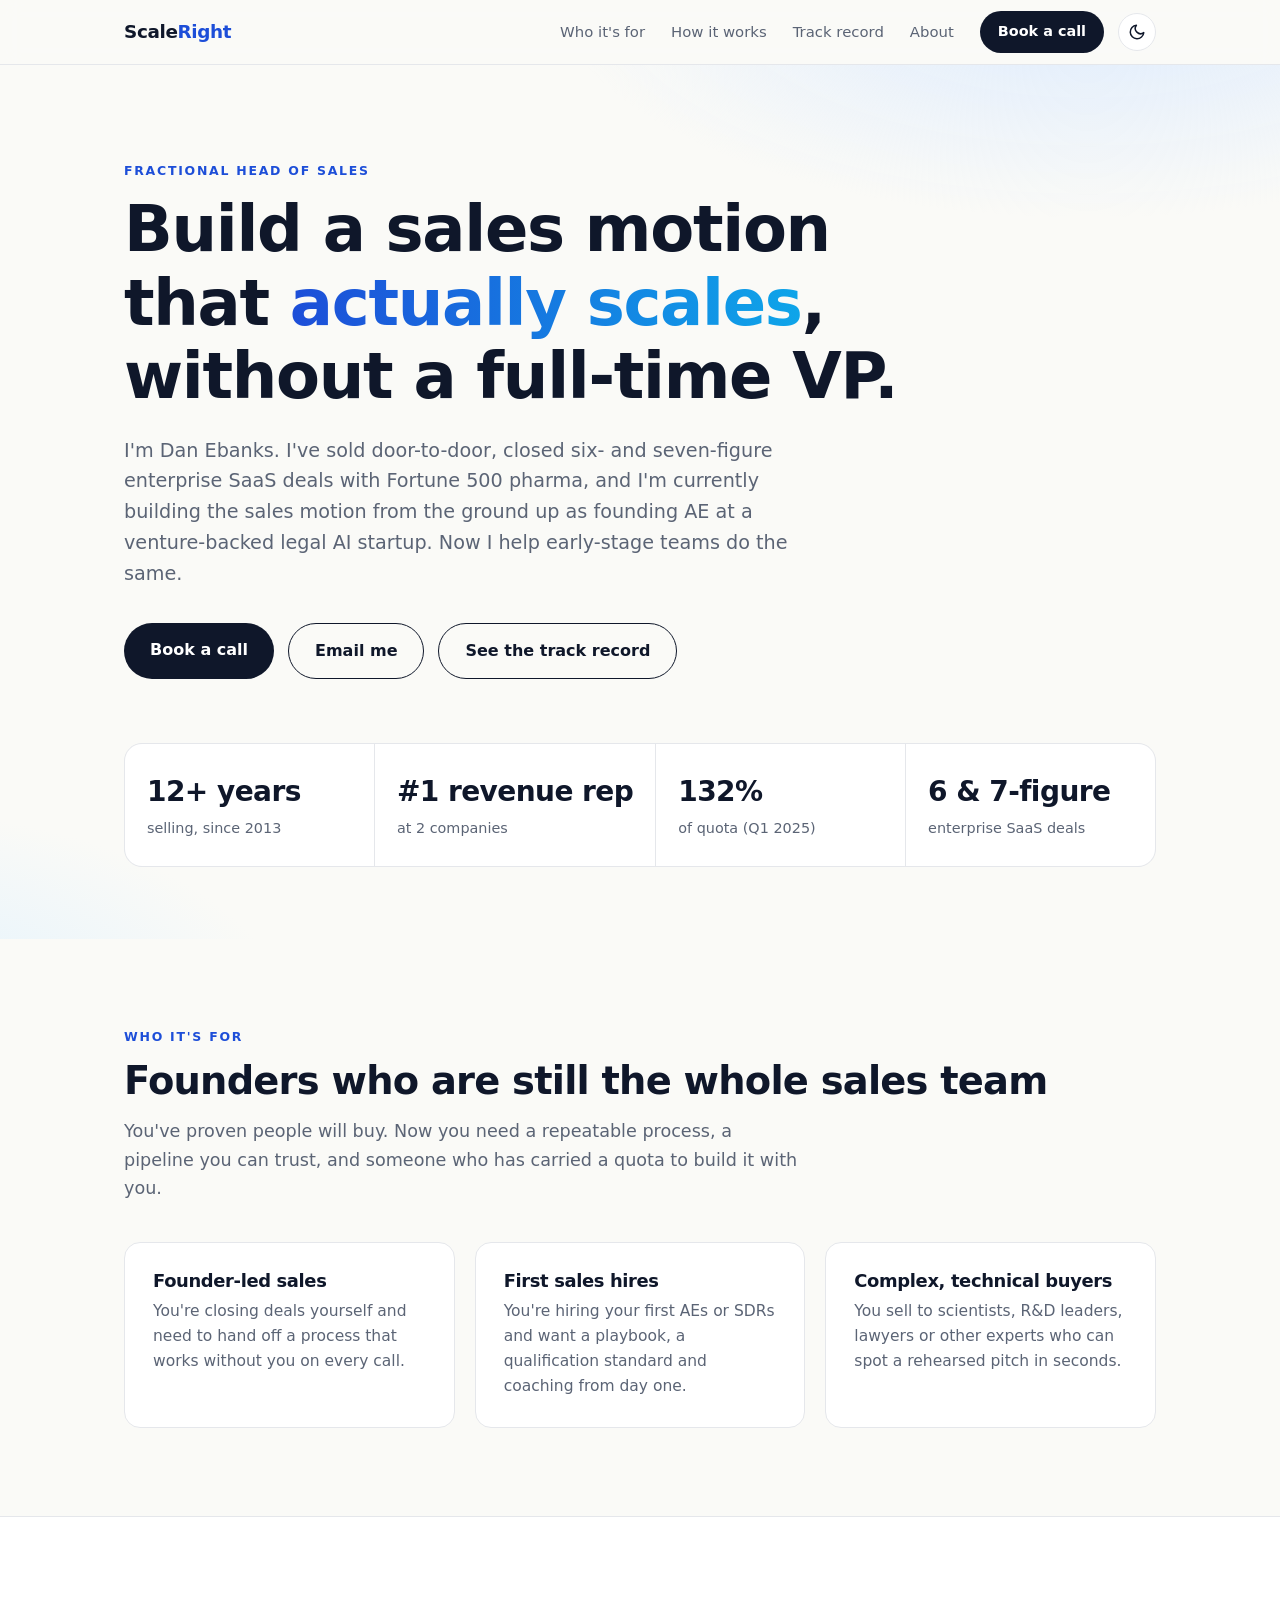
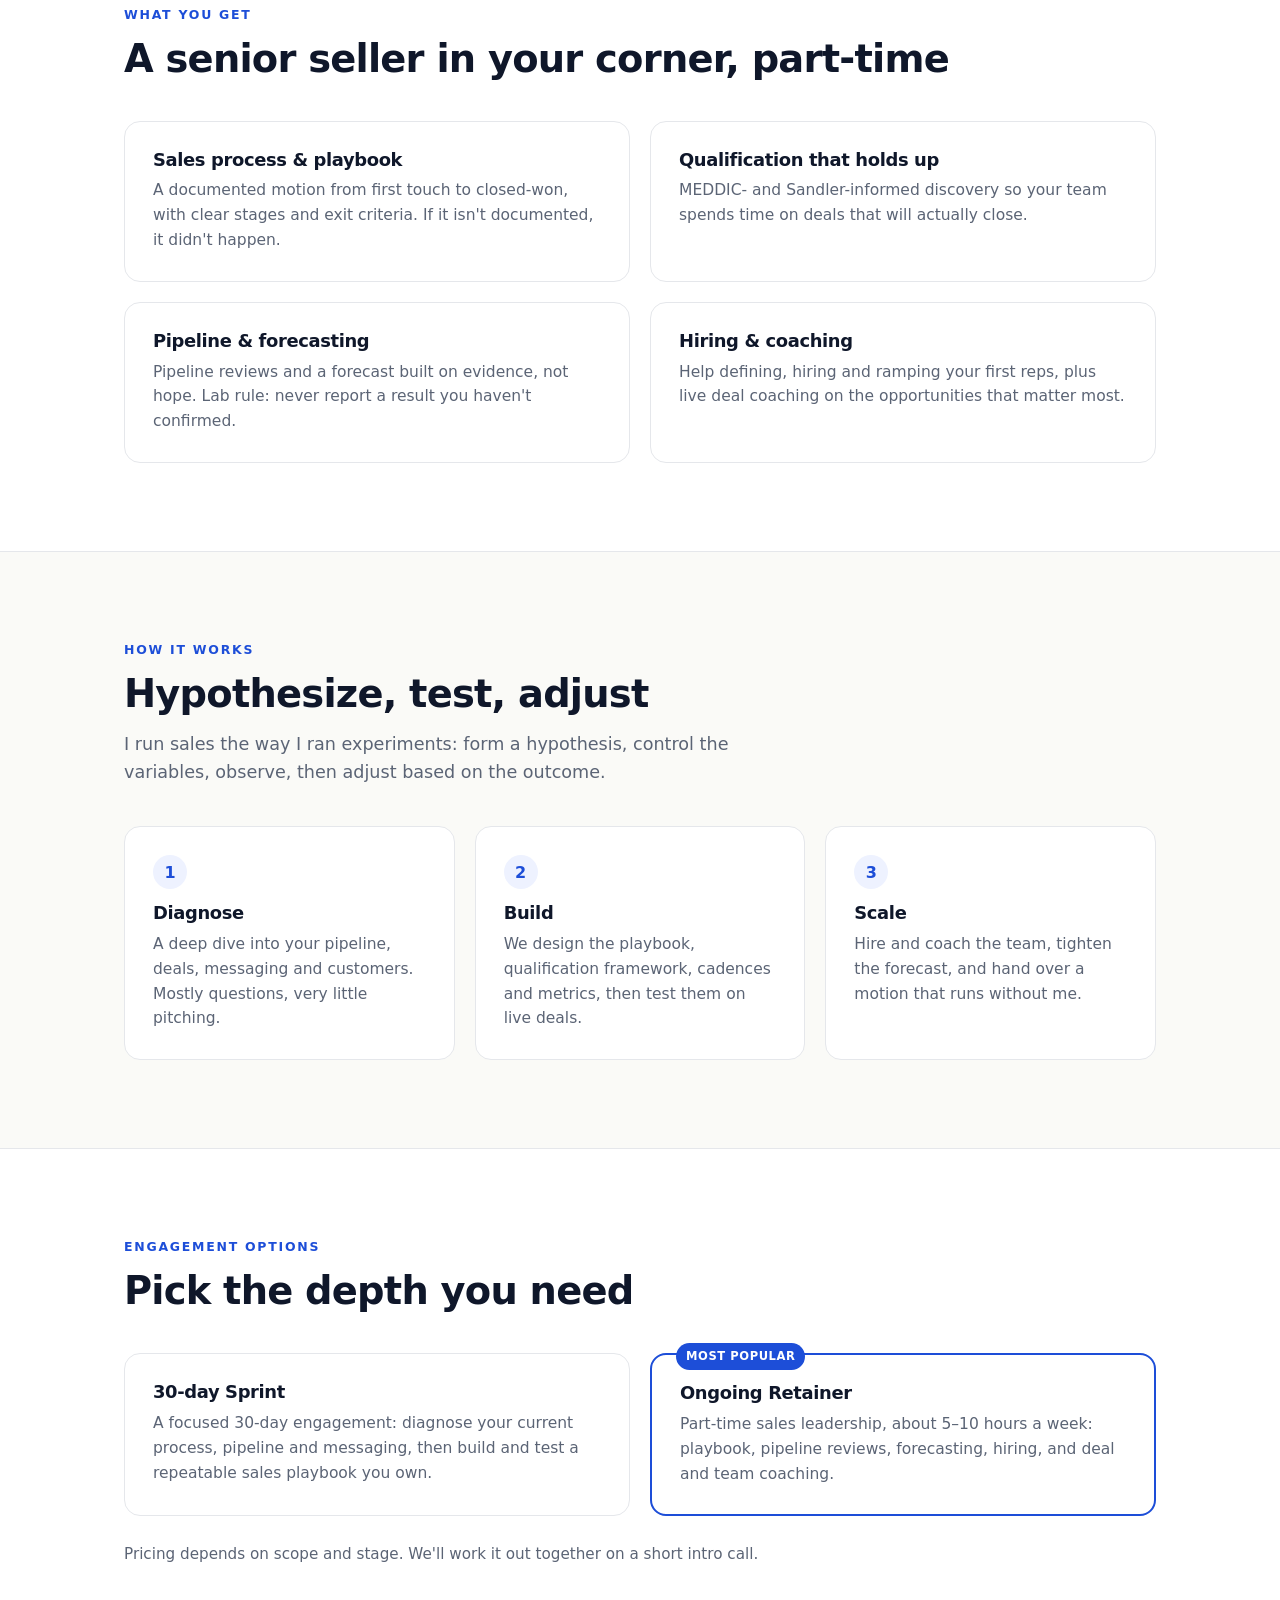
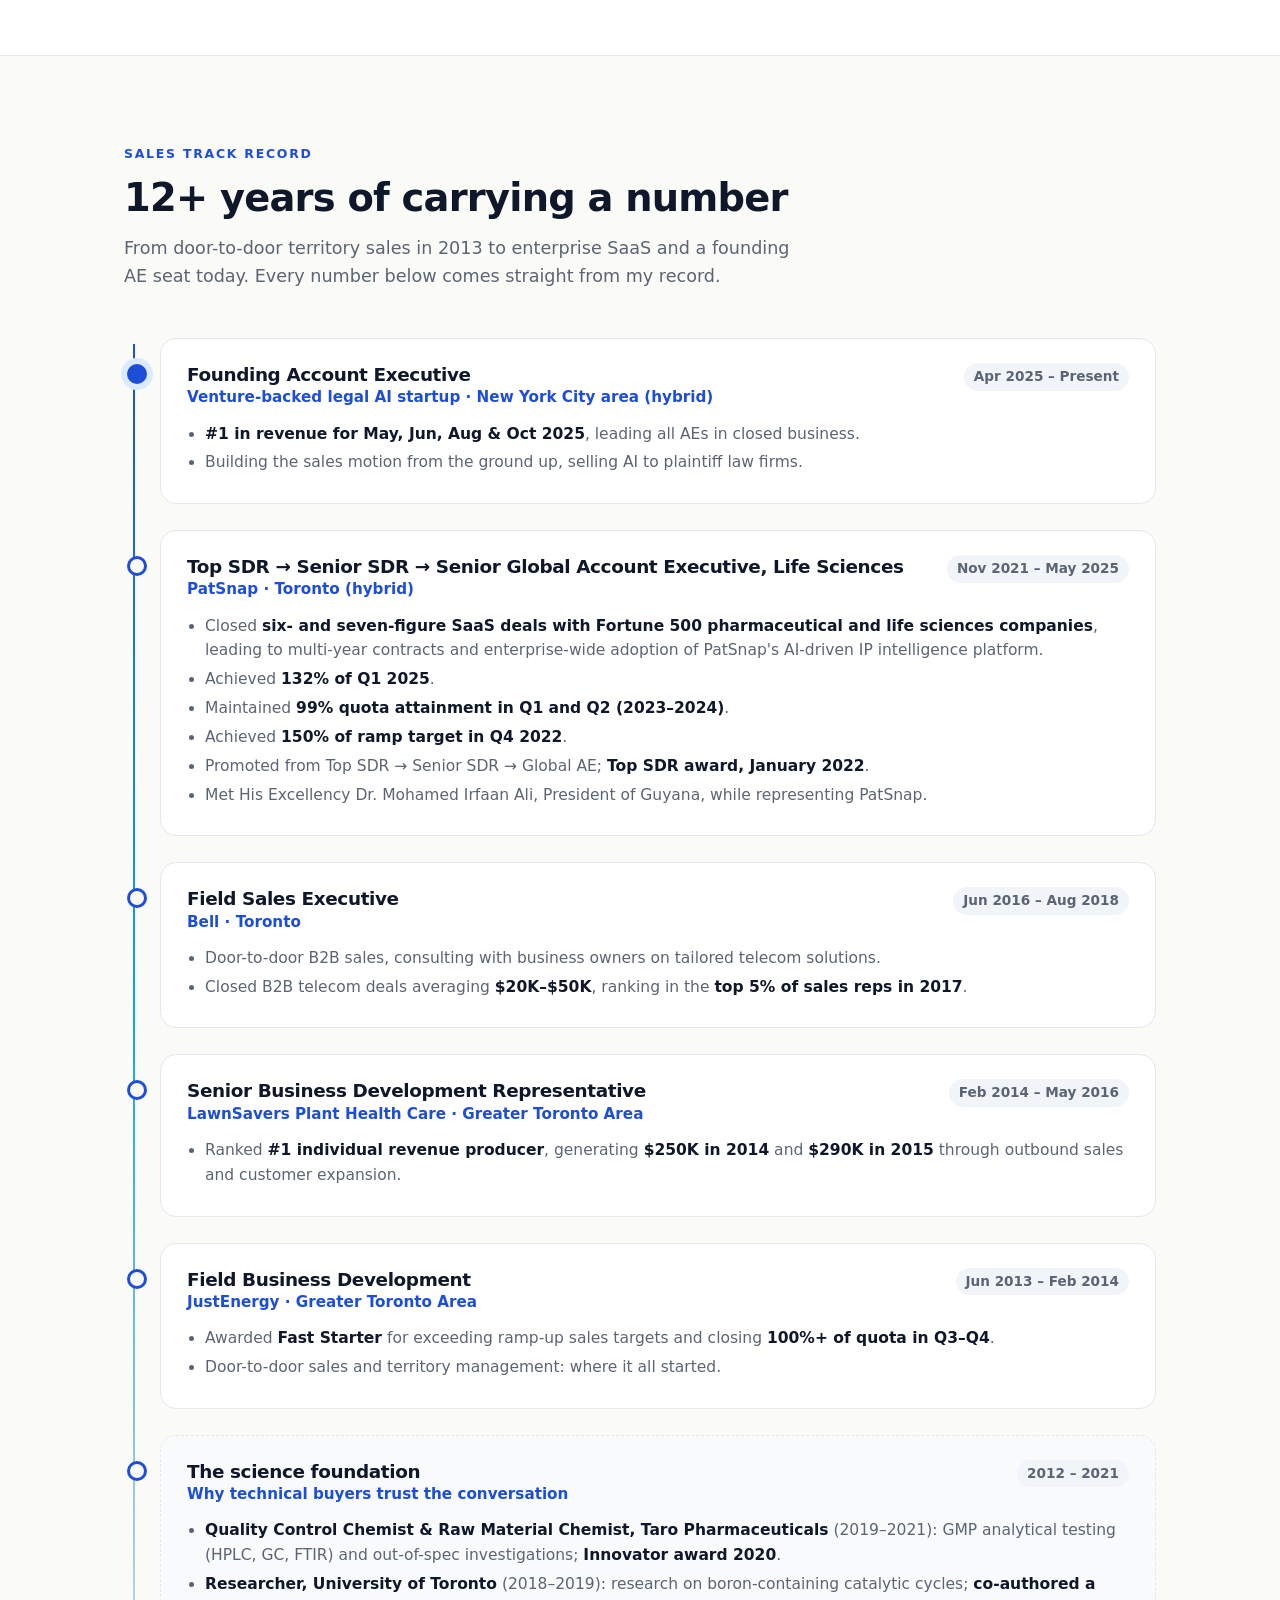
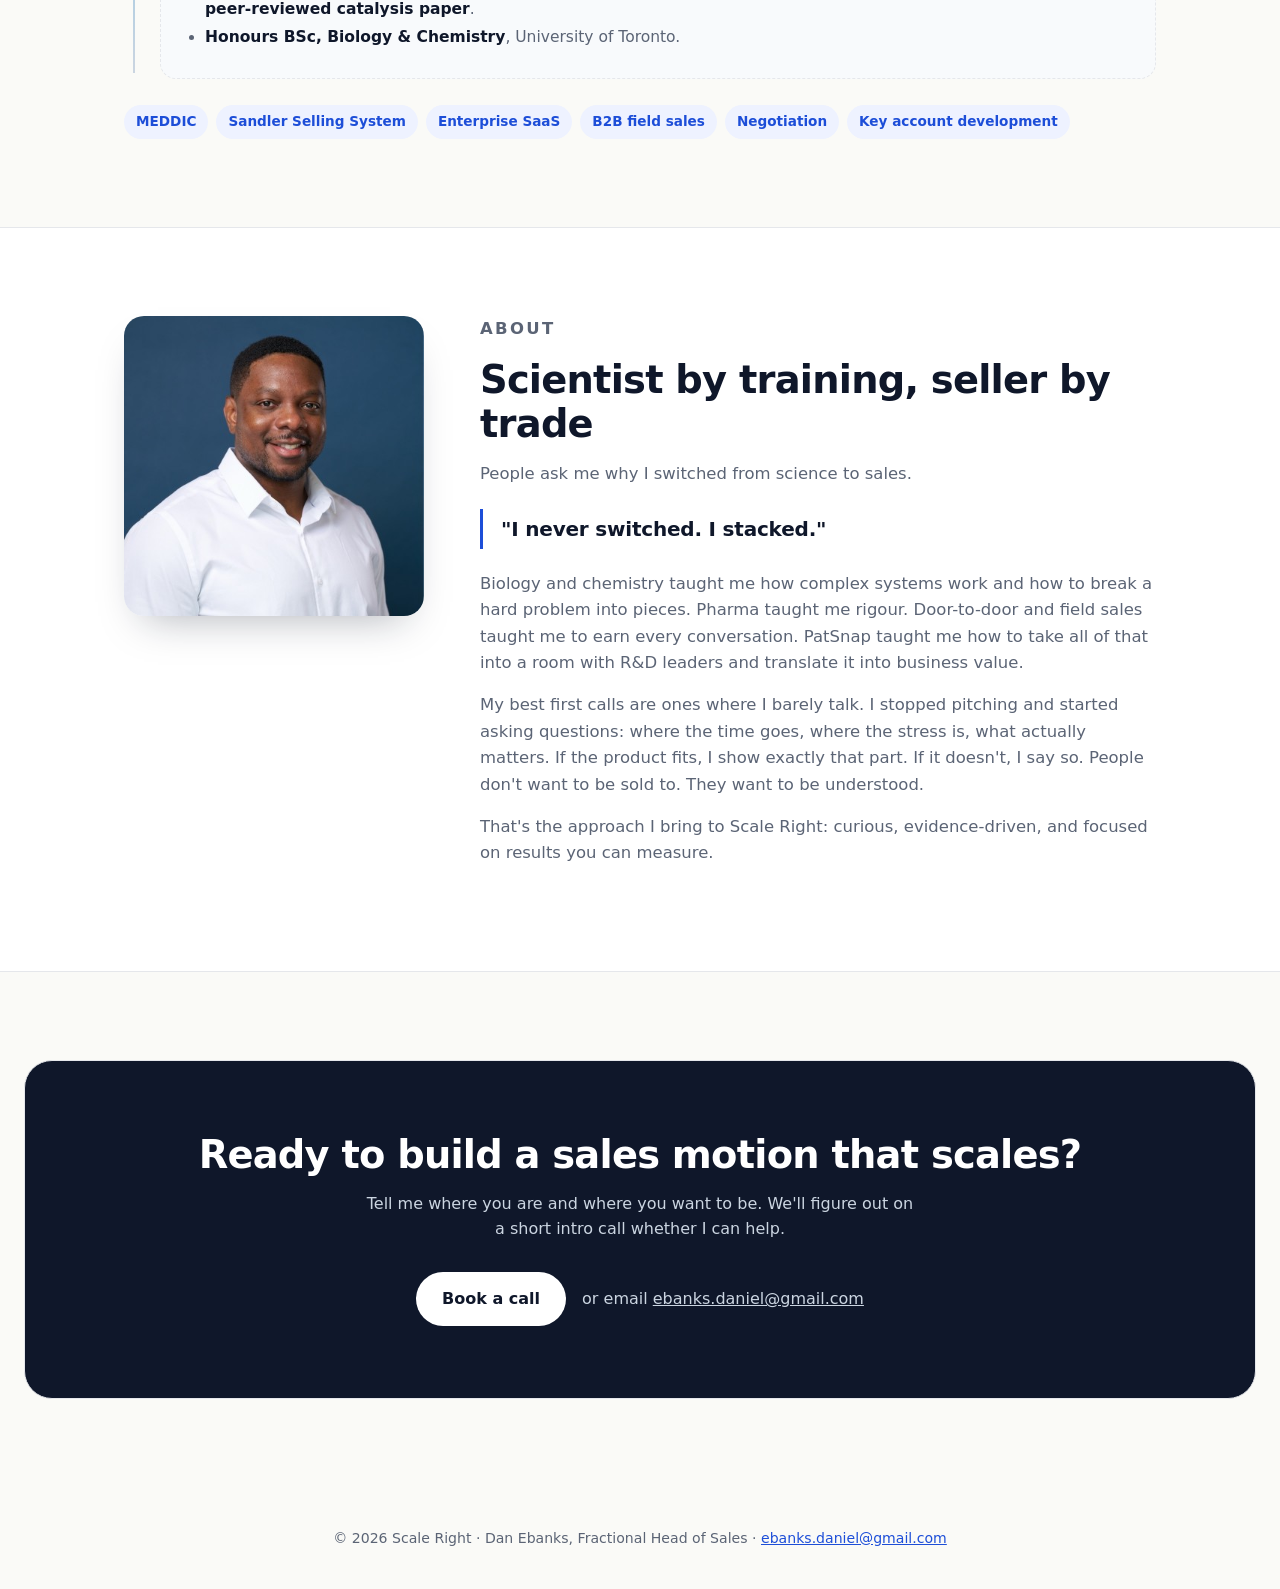
==== index.html @ 3ab2eaf1 "Email button: copy address fallback" ====
<!DOCTYPE html>
<html lang="en">
<head>
<meta charset="UTF-8">
<meta name="viewport" content="width=device-width, initial-scale=1">
<title>Scale Right | Fractional Head of Sales: Dan Ebanks</title>
<meta name="description" content="Scale Right: fractional head of sales for early-stage AI, life sciences, biotech and health tech startups. 12+ years in sales, from door-to-door to founding AE at a venture-backed AI startup.">
<style>
:root{--ink:#0f172a;--muted:#5b6475;--line:#e5e7eb;--bg:#fafaf7;--card:#fff;--accent:#1d4ed8;--accent2:#0ea5e9;--soft:#eef2ff;--nav:rgba(250,250,247,.88);--alt:#fff;--dates:#f1f5f9;--sci:#f8fafc;--hero1:#dbeafe;--hero2:#e0f2fe;--tl:#cbd5e1;--ring:#dbeafe;--btnbg:#0f172a;--btnfg:#fff;--final:#0f172a;--finalp:#cbd5e1;--finalbtn:#fff;color-scheme:light}
@media(prefers-color-scheme:dark){:root:not([data-theme=light]){--bg:#0b1120;--ink:#e5e9f2;--muted:#9aa5b8;--line:#1f2a3d;--card:#111a2e;--accent:#60a5fa;--accent2:#38bdf8;--soft:#1a2a4a;--nav:rgba(11,17,32,.85);--alt:#0e1628;--dates:#1b2740;--sci:#0f1830;--hero1:#1e3a8a55;--hero2:#0c4a6e55;--tl:#334155;--ring:#1e3a8a;--btnbg:#e5e9f2;--btnfg:#0b1120;--final:#16213a;--finalp:#b6c2d6;--finalbtn:#60a5fa;color-scheme:dark}}
:root[data-theme=dark]{--bg:#0b1120;--ink:#e5e9f2;--muted:#9aa5b8;--line:#1f2a3d;--card:#111a2e;--accent:#60a5fa;--accent2:#38bdf8;--soft:#1a2a4a;--nav:rgba(11,17,32,.85);--alt:#0e1628;--dates:#1b2740;--sci:#0f1830;--hero1:#1e3a8a55;--hero2:#0c4a6e55;--tl:#334155;--ring:#1e3a8a;--btnbg:#e5e9f2;--btnfg:#0b1120;--final:#16213a;--finalp:#b6c2d6;--finalbtn:#60a5fa;color-scheme:dark}
*{box-sizing:border-box;margin:0;padding:0}
html{scroll-behavior:smooth}
body{font-family:Inter,ui-sans-serif,system-ui,-apple-system,"Segoe UI",Roboto,Helvetica,Arial,sans-serif;color:var(--ink);background:var(--bg);line-height:1.6;-webkit-font-smoothing:antialiased}
a{color:var(--accent)}
.wrap{max-width:1080px;margin:0 auto;padding:0 24px}
section{padding:88px 0}
h1,h2,h3{line-height:1.15;letter-spacing:-.02em}
h2{font-size:clamp(1.8rem,3.4vw,2.4rem);margin-bottom:14px}
.eyebrow{font-size:.78rem;font-weight:700;letter-spacing:.14em;text-transform:uppercase;color:var(--accent);margin-bottom:12px}
.lead{color:var(--muted);font-size:1.1rem;max-width:680px}
.btn{display:inline-block;background:var(--btnbg);color:var(--btnfg);text-decoration:none;font-weight:600;padding:14px 26px;border-radius:999px;transition:transform .15s,background .15s}
.btn:hover{background:var(--accent);color:#fff;transform:translateY(-1px)}
.btn.ghost{background:transparent;color:var(--ink);border:1.5px solid var(--ink)}
.btn.ghost:hover{background:var(--ink);color:var(--bg)}
nav{position:sticky;top:0;z-index:10;background:var(--nav);backdrop-filter:blur(10px);border-bottom:1px solid var(--line)}
nav .wrap{display:flex;align-items:center;justify-content:space-between;height:64px}
.logo{font-weight:800;font-size:1.15rem;text-decoration:none;color:var(--ink);letter-spacing:-.02em}
.logo span{color:var(--accent)}
nav ul{display:flex;gap:26px;list-style:none;align-items:center}
nav ul a{text-decoration:none;color:var(--muted);font-size:.93rem;font-weight:500}
nav ul a:hover{color:var(--ink)}
nav .btn{padding:9px 18px;font-size:.9rem}
.hero{padding:96px 0 72px;background:radial-gradient(900px 400px at 85% -10%,var(--hero1) 0,transparent 60%),radial-gradient(700px 360px at -10% 110%,var(--hero2) 0,transparent 60%)}
.hero h1{font-size:clamp(2.4rem,5.6vw,4rem);font-weight:800;max-width:860px;margin-bottom:22px}
.hero h1 em{font-style:normal;background:linear-gradient(90deg,var(--accent),var(--accent2));-webkit-background-clip:text;background-clip:text;color:transparent}
.hero .lead{font-size:1.2rem;margin-bottom:34px}
.cta-row{display:flex;gap:14px;flex-wrap:wrap}
.stats{display:grid;grid-template-columns:repeat(4,1fr);gap:1px;background:var(--line);border:1px solid var(--line);border-radius:18px;overflow:hidden;margin-top:64px}
.stat{background:var(--card);padding:26px 22px}
.stat b{display:block;white-space:nowrap;font-size:clamp(1.3rem,2.3vw,1.75rem);font-weight:800;letter-spacing:-.02em}
.stat span{color:var(--muted);font-size:.9rem}
.grid{display:grid;gap:20px;margin-top:40px}
.g3{grid-template-columns:repeat(3,1fr)}
.g2{grid-template-columns:repeat(2,1fr)}
.card{background:var(--card);border:1px solid var(--line);border-radius:16px;padding:28px}
.card h3{font-size:1.12rem;margin-bottom:8px}
.card p,.card li{color:var(--muted);font-size:.97rem}
.card ul{padding-left:18px;margin-top:6px}
.num{display:inline-grid;place-items:center;width:34px;height:34px;border-radius:50%;background:var(--soft);color:var(--accent);font-weight:700;margin-bottom:14px}
.alt{background:var(--alt);border-top:1px solid var(--line);border-bottom:1px solid var(--line)}
.price-note{margin-top:26px;color:var(--muted);font-size:.95rem}
.card.feature{border:2px solid var(--accent);position:relative}
.tag{position:absolute;top:-12px;left:24px;background:var(--accent);color:#fff;font-size:.72rem;font-weight:700;padding:4px 10px;border-radius:999px;letter-spacing:.05em;text-transform:uppercase}
/* timeline */
.timeline{position:relative;margin-top:48px;padding-left:36px}
.timeline:before{content:"";position:absolute;left:9px;top:6px;bottom:6px;width:2px;background:linear-gradient(var(--accent),var(--accent2),var(--tl))}
.role{position:relative;margin-bottom:26px}
.role:before{content:"";position:absolute;left:-33px;top:26px;width:14px;height:14px;border-radius:50%;background:var(--bg);border:3px solid var(--accent)}
.role.now:before{background:var(--accent);box-shadow:0 0 0 6px var(--ring)}
.role .card{padding:24px 26px}
.role-head{display:flex;justify-content:space-between;gap:12px;flex-wrap:wrap;align-items:baseline}
.role h3{font-size:1.15rem;margin:0}
.co{color:var(--accent);font-weight:600;font-size:.95rem}
.dates{font-size:.85rem;font-weight:600;color:var(--muted);background:var(--dates);padding:3px 10px;border-radius:999px;white-space:nowrap}
.role ul{margin-top:12px;padding-left:18px}
.role li{color:var(--muted);margin-bottom:4px}
.role li strong{color:var(--ink)}
.role.sci .card{background:var(--sci);border-style:dashed}
.chips{display:flex;flex-wrap:wrap;gap:8px;margin-top:22px}
.chip{background:var(--soft);color:var(--accent);font-weight:600;font-size:.85rem;padding:6px 12px;border-radius:999px}
/* about */
.about{display:grid;grid-template-columns:300px 1fr;gap:56px;align-items:start}
.about img{width:100%;aspect-ratio:1/1;object-fit:cover;border-radius:20px;box-shadow:0 20px 40px -20px rgba(15,23,42,.35)}
.about p{color:var(--muted);margin-bottom:16px;font-size:1.03rem}
blockquote{border-left:3px solid var(--accent);padding:4px 0 4px 18px;margin:22px 0;font-size:1.25rem;font-weight:600;color:var(--ink);letter-spacing:-.01em}
.final{background:var(--final);color:#fff;border:1px solid var(--line);text-align:center;border-radius:28px;padding:72px 32px;margin:0 24px}
.final h2{color:#fff}
.final p{color:var(--finalp);max-width:560px;margin:0 auto 30px}
.final .btn{background:var(--finalbtn);color:#0f172a}
.final .btn:hover{background:var(--accent2);color:#fff}
footer{padding:40px 0;color:var(--muted);font-size:.88rem;text-align:center}
@media(max-width:900px){.g3{grid-template-columns:1fr 1fr}.stats{grid-template-columns:1fr 1fr}nav ul li:not(:last-child){display:none}.about{grid-template-columns:1fr}.about img{max-width:260px}}
@media(max-width:600px){section{padding:64px 0}.g3,.g2{grid-template-columns:1fr}.hero{padding:64px 0 48px}.timeline{padding-left:28px}.role:before{left:-25px}.timeline:before{left:5px}}
.theme-toggle{display:inline-grid;place-items:center;width:38px;height:38px;border-radius:50%;border:1px solid var(--line);background:var(--card);color:var(--ink);cursor:pointer}
.theme-toggle:hover{border-color:var(--accent);color:var(--accent)}
.theme-toggle:focus-visible,.btn:focus-visible{outline:2px solid var(--accent);outline-offset:3px}
.theme-toggle svg{width:18px;height:18px}.theme-toggle .sun{display:none}
:root[data-mode=dark] .theme-toggle .sun{display:block}:root[data-mode=dark] .theme-toggle .moon{display:none}
.navr{display:flex;align-items:center;gap:14px}
footer a{color:var(--accent)}
</style>
<script>(function(){try{var t=localStorage.getItem('theme');if(t==='light'||t==='dark')document.documentElement.setAttribute('data-theme',t)}catch(e){}var d=document.documentElement,m=d.getAttribute('data-theme')||(matchMedia('(prefers-color-scheme: dark)').matches?'dark':'light');d.setAttribute('data-mode',m)})();</script>
</head>
<body>

<nav><div class="wrap">
  <a class="logo" href="#">Scale<span>Right</span></a>
  <div class="navr"><ul>
    <li><a href="#who">Who it's for</a></li>
    <li><a href="#how">How it works</a></li>
    <li><a href="#record">Track record</a></li>
    <li><a href="#about">About</a></li>
    <li><a class="btn" href="https://calendly.com/ebanks-daniel/scale-right-intro-call" target="_blank" rel="noopener">Book a call</a></li>
  </ul>
  <button class="theme-toggle" id="themeToggle" type="button" aria-label="Switch to dark mode" title="Toggle dark mode">
    <svg class="moon" viewBox="0 0 24 24" fill="none" stroke="currentColor" stroke-width="2" stroke-linecap="round" stroke-linejoin="round" aria-hidden="true"><path d="M21 12.8A9 9 0 1 1 11.2 3a7 7 0 0 0 9.8 9.8z"/></svg>
    <svg class="sun" viewBox="0 0 24 24" fill="none" stroke="currentColor" stroke-width="2" stroke-linecap="round" aria-hidden="true"><circle cx="12" cy="12" r="4"/><path d="M12 2v2M12 20v2M4.9 4.9l1.4 1.4M17.7 17.7l1.4 1.4M2 12h2M20 12h2M4.9 19.1l1.4-1.4M17.7 6.3l1.4-1.4"/></svg>
  </button></div>
</div></nav>

<header class="hero"><div class="wrap">
  <p class="eyebrow">Fractional Head of Sales</p>
  <h1>Build a sales motion that <em>actually scales</em>, without a full-time VP.</h1>
  <p class="lead">I'm Dan Ebanks. I've sold door-to-door, closed six- and seven-figure enterprise SaaS deals with Fortune 500 pharma, and I'm currently building the sales motion from the ground up as founding AE at a venture-backed legal AI startup. Now I help early-stage teams do the same.</p>
  <div class="cta-row">
    <a class="btn" href="https://calendly.com/ebanks-daniel/scale-right-intro-call" target="_blank" rel="noopener">Book a call</a>
    <a class="btn ghost" href="mailto:ebanks.daniel@gmail.com?subject=Scale%20Right%20intro%20call">Email me</a>
    <a class="btn ghost" href="#record">See the track record</a>
  </div>
  <div class="stats">
    <div class="stat"><b>12+ years</b><span>selling, since 2013</span></div>
    <div class="stat"><b>#1 revenue rep</b><span>at 2 companies</span></div>
    <div class="stat"><b>132%</b><span>of quota (Q1 2025)</span></div>
    <div class="stat"><b>6 &amp; 7-figure</b><span>enterprise SaaS deals</span></div>
  </div>
</div></header>

<section id="who"><div class="wrap">
  <p class="eyebrow">Who it's for</p>
  <h2>Founders who are still the whole sales team</h2>
  <p class="lead">You've proven people will buy. Now you need a repeatable process, a pipeline you can trust, and someone who has carried a quota to build it with you.</p>
  <div class="grid g3">
    <div class="card"><h3>Founder-led sales</h3><p>You're closing deals yourself and need to hand off a process that works without you on every call.</p></div>
    <div class="card"><h3>First sales hires</h3><p>You're hiring your first AEs or SDRs and want a playbook, a qualification standard and coaching from day one.</p></div>
    <div class="card"><h3>Complex, technical buyers</h3><p>You sell to scientists, R&amp;D leaders, lawyers or other experts who can spot a rehearsed pitch in seconds.</p></div>
  </div>
</div></section>

<section class="alt" id="what"><div class="wrap">
  <p class="eyebrow">What you get</p>
  <h2>A senior seller in your corner, part-time</h2>
  <div class="grid g2">
    <div class="card"><h3>Sales process &amp; playbook</h3><p>A documented motion from first touch to closed-won, with clear stages and exit criteria. If it isn't documented, it didn't happen.</p></div>
    <div class="card"><h3>Qualification that holds up</h3><p>MEDDIC- and Sandler-informed discovery so your team spends time on deals that will actually close.</p></div>
    <div class="card"><h3>Pipeline &amp; forecasting</h3><p>Pipeline reviews and a forecast built on evidence, not hope. Lab rule: never report a result you haven't confirmed.</p></div>
    <div class="card"><h3>Hiring &amp; coaching</h3><p>Help defining, hiring and ramping your first reps, plus live deal coaching on the opportunities that matter most.</p></div>
  </div>
</div></section>

<section id="how"><div class="wrap">
  <p class="eyebrow">How it works</p>
  <h2>Hypothesize, test, adjust</h2>
  <p class="lead">I run sales the way I ran experiments: form a hypothesis, control the variables, observe, then adjust based on the outcome.</p>
  <div class="grid g3">
    <div class="card"><div class="num">1</div><h3>Diagnose</h3><p>A deep dive into your pipeline, deals, messaging and customers. Mostly questions, very little pitching.</p></div>
    <div class="card"><div class="num">2</div><h3>Build</h3><p>We design the playbook, qualification framework, cadences and metrics, then test them on live deals.</p></div>
    <div class="card"><div class="num">3</div><h3>Scale</h3><p>Hire and coach the team, tighten the forecast, and hand over a motion that runs without me.</p></div>
  </div>
</div></section>

<section class="alt" id="options"><div class="wrap">
  <p class="eyebrow">Engagement options</p>
  <h2>Pick the depth you need</h2>
  <div class="grid g2">
    <div class="card"><h3>30-day Sprint</h3><p>A focused 30-day engagement: diagnose your current process, pipeline and messaging, then build and test a repeatable sales playbook you own.</p></div>
    <div class="card feature"><span class="tag">Most popular</span><h3>Ongoing Retainer</h3><p>Part-time sales leadership, about 5–10 hours a week: playbook, pipeline reviews, forecasting, hiring, and deal and team coaching.</p></div>
  </div>
  <p class="price-note">Pricing depends on scope and stage. We'll work it out together on a short intro call.</p>
</div></section>

<section id="record"><div class="wrap">
  <p class="eyebrow">Sales track record</p>
  <h2>12+ years of carrying a number</h2>
  <p class="lead">From door-to-door territory sales in 2013 to enterprise SaaS and a founding AE seat today. Every number below comes straight from my record.</p>

  <div class="timeline">
    <div class="role now"><div class="card">
      <div class="role-head"><div><h3>Founding Account Executive</h3><div class="co">Venture-backed legal AI startup · New York City area (hybrid)</div></div><span class="dates">Apr 2025 – Present</span></div>
      <ul>
        <li><strong>#1 in revenue for May, Jun, Aug &amp; Oct 2025</strong>, leading all AEs in closed business.</li>
        <li>Building the sales motion from the ground up, selling AI to plaintiff law firms.</li>
      </ul>
    </div></div>

    <div class="role"><div class="card">
      <div class="role-head"><div><h3>Top SDR → Senior SDR → Senior Global Account Executive, Life Sciences</h3><div class="co">PatSnap · Toronto (hybrid)</div></div><span class="dates">Nov 2021 – May 2025</span></div>
      <ul>
        <li>Closed <strong>six- and seven-figure SaaS deals with Fortune 500 pharmaceutical and life sciences companies</strong>, leading to multi-year contracts and enterprise-wide adoption of PatSnap's AI-driven IP intelligence platform.</li>
        <li>Achieved <strong>132% of Q1 2025</strong>.</li>
        <li>Maintained <strong>99% quota attainment in Q1 and Q2 (2023–2024)</strong>.</li>
        <li>Achieved <strong>150% of ramp target in Q4 2022</strong>.</li>
        <li>Promoted from Top SDR → Senior SDR → Global AE; <strong>Top SDR award, January 2022</strong>.</li>
        <li>Met His Excellency Dr. Mohamed Irfaan Ali, President of Guyana, while representing PatSnap.</li>
      </ul>
    </div></div>

    <div class="role"><div class="card">
      <div class="role-head"><div><h3>Field Sales Executive</h3><div class="co">Bell · Toronto</div></div><span class="dates">Jun 2016 – Aug 2018</span></div>
      <ul>
        <li>Door-to-door B2B sales, consulting with business owners on tailored telecom solutions.</li>
        <li>Closed B2B telecom deals averaging <strong>$20K–$50K</strong>, ranking in the <strong>top 5% of sales reps in 2017</strong>.</li>
      </ul>
    </div></div>

    <div class="role"><div class="card">
      <div class="role-head"><div><h3>Senior Business Development Representative</h3><div class="co">LawnSavers Plant Health Care · Greater Toronto Area</div></div><span class="dates">Feb 2014 – May 2016</span></div>
      <ul>
        <li>Ranked <strong>#1 individual revenue producer</strong>, generating <strong>$250K in 2014</strong> and <strong>$290K in 2015</strong> through outbound sales and customer expansion.</li>
      </ul>
    </div></div>

    <div class="role"><div class="card">
      <div class="role-head"><div><h3>Field Business Development</h3><div class="co">JustEnergy · Greater Toronto Area</div></div><span class="dates">Jun 2013 – Feb 2014</span></div>
      <ul>
        <li>Awarded <strong>Fast Starter</strong> for exceeding ramp-up sales targets and closing <strong>100%+ of quota in Q3–Q4</strong>.</li>
        <li>Door-to-door sales and territory management: where it all started.</li>
      </ul>
    </div></div>

    <div class="role sci"><div class="card">
      <div class="role-head"><div><h3>The science foundation</h3><div class="co">Why technical buyers trust the conversation</div></div><span class="dates">2012 – 2021</span></div>
      <ul>
        <li><strong>Quality Control Chemist &amp; Raw Material Chemist, Taro Pharmaceuticals</strong> (2019–2021): GMP analytical testing (HPLC, GC, FTIR) and out-of-spec investigations; <strong>Innovator award 2020</strong>.</li>
        <li><strong>Researcher, University of Toronto</strong> (2018–2019): research on boron-containing catalytic cycles; <strong>co-authored a peer-reviewed catalysis paper</strong>.</li>
        <li><strong>Honours BSc, Biology &amp; Chemistry</strong>, University of Toronto.</li>
      </ul>
    </div></div>
  </div>

  <div class="chips">
    <span class="chip">MEDDIC</span><span class="chip">Sandler Selling System</span><span class="chip">Enterprise SaaS</span><span class="chip">B2B field sales</span><span class="chip">Negotiation</span><span class="chip">Key account development</span>
  </div>
</div></section>

<section class="alt" id="about"><div class="wrap about">
  <img src="dan.jpg" alt="Dan Ebanks, founder of Scale Right">
  <div>
    <p class="eyebrow">About</p>
    <h2>Scientist by training, seller by trade</h2>
    <p>People ask me why I switched from science to sales.</p>
    <blockquote>"I never switched. I stacked."</blockquote>
    <p>Biology and chemistry taught me how complex systems work and how to break a hard problem into pieces. Pharma taught me rigour. Door-to-door and field sales taught me to earn every conversation. PatSnap taught me how to take all of that into a room with R&amp;D leaders and translate it into business value.</p>
    <p>My best first calls are ones where I barely talk. I stopped pitching and started asking questions: where the time goes, where the stress is, what actually matters. If the product fits, I show exactly that part. If it doesn't, I say so. People don't want to be sold to. They want to be understood.</p>
    <p>That's the approach I bring to Scale Right: curious, evidence-driven, and focused on results you can measure.</p>
  </div>
</div></section>

<section><div class="final">
  <h2>Ready to build a sales motion that scales?</h2>
  <p>Tell me where you are and where you want to be. We'll figure out on a short intro call whether I can help.</p>
  <div class="cta-row" style="justify-content:center;align-items:center;flex-wrap:wrap;gap:16px"><a class="btn" href="https://calendly.com/ebanks-daniel/scale-right-intro-call" target="_blank" rel="noopener">Book a call</a><span style="color:var(--finalp)">or email <a href="mailto:ebanks.daniel@gmail.com?subject=Scale%20Right%20intro%20call" style="color:var(--finalp)">ebanks.daniel@gmail.com</a></span></div>
</div></section>

<footer>© 2026 Scale Right · Dan Ebanks, Fractional Head of Sales · <a href="mailto:ebanks.daniel@gmail.com">ebanks.daniel@gmail.com</a></footer>
<script>(function(){var d=document.documentElement,b=document.getElementById('themeToggle'),mq=matchMedia('(prefers-color-scheme: dark)');
function cur(){return d.getAttribute('data-theme')||(mq.matches?'dark':'light')}
function sync(){var m=cur();d.setAttribute('data-mode',m);b.setAttribute('aria-label',m==='dark'?'Switch to light mode':'Switch to dark mode');b.setAttribute('aria-pressed',m==='dark')}
b.addEventListener('click',function(){var n=cur()==='dark'?'light':'dark';d.setAttribute('data-theme',n);try{localStorage.setItem('theme',n)}catch(e){}sync()});
mq.addEventListener&&mq.addEventListener('change',sync);sync()})();</script>
<div id="toast" style="position:fixed;bottom:24px;left:50%;transform:translateX(-50%);background:#111;color:#fff;padding:10px 16px;border-radius:8px;font-size:14px;display:none;z-index:999">Email copied: ebanks.daniel@gmail.com</div>
<script>document.querySelectorAll('a[href^="mailto:"]').forEach(a=>a.addEventListener('click',()=>{try{navigator.clipboard.writeText('ebanks.daniel@gmail.com')}catch(e){}const t=document.getElementById('toast');t.style.display='block';setTimeout(()=>t.style.display='none',4000)}));</script>
</body>
</html>
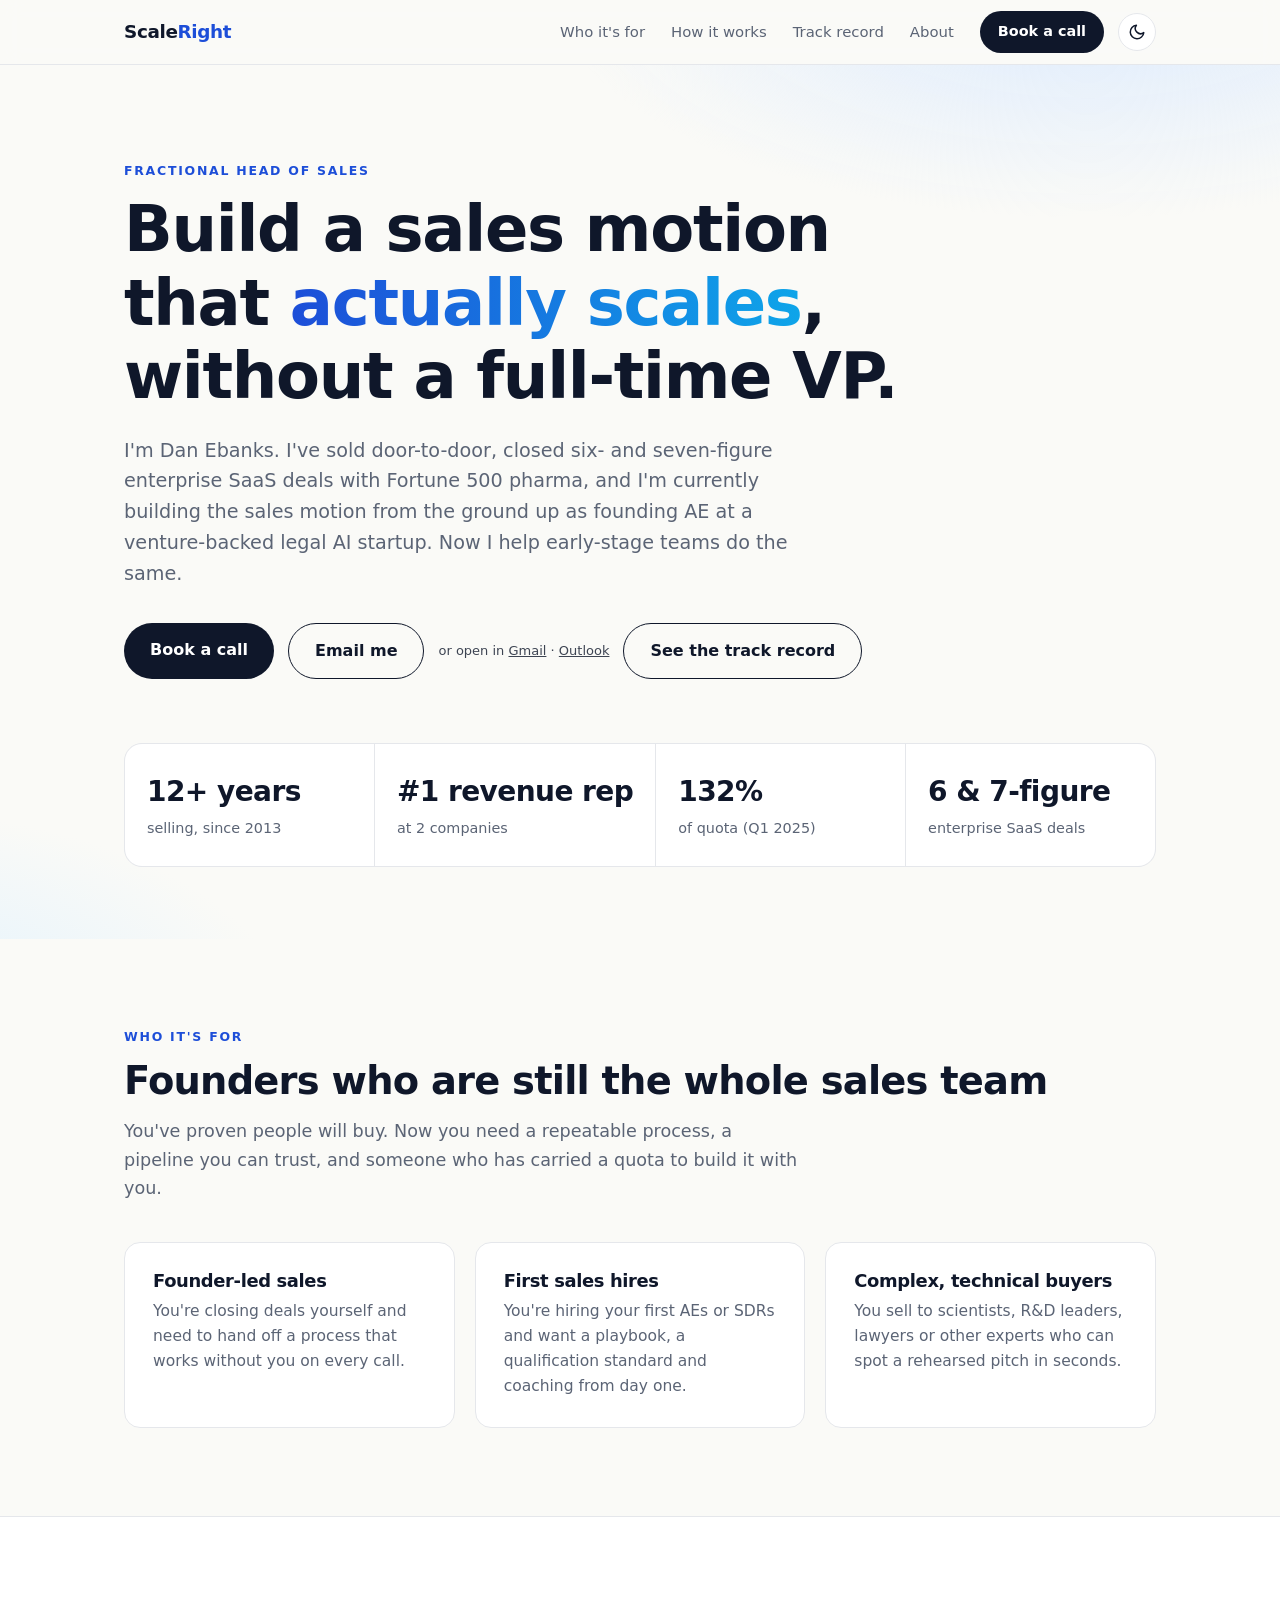
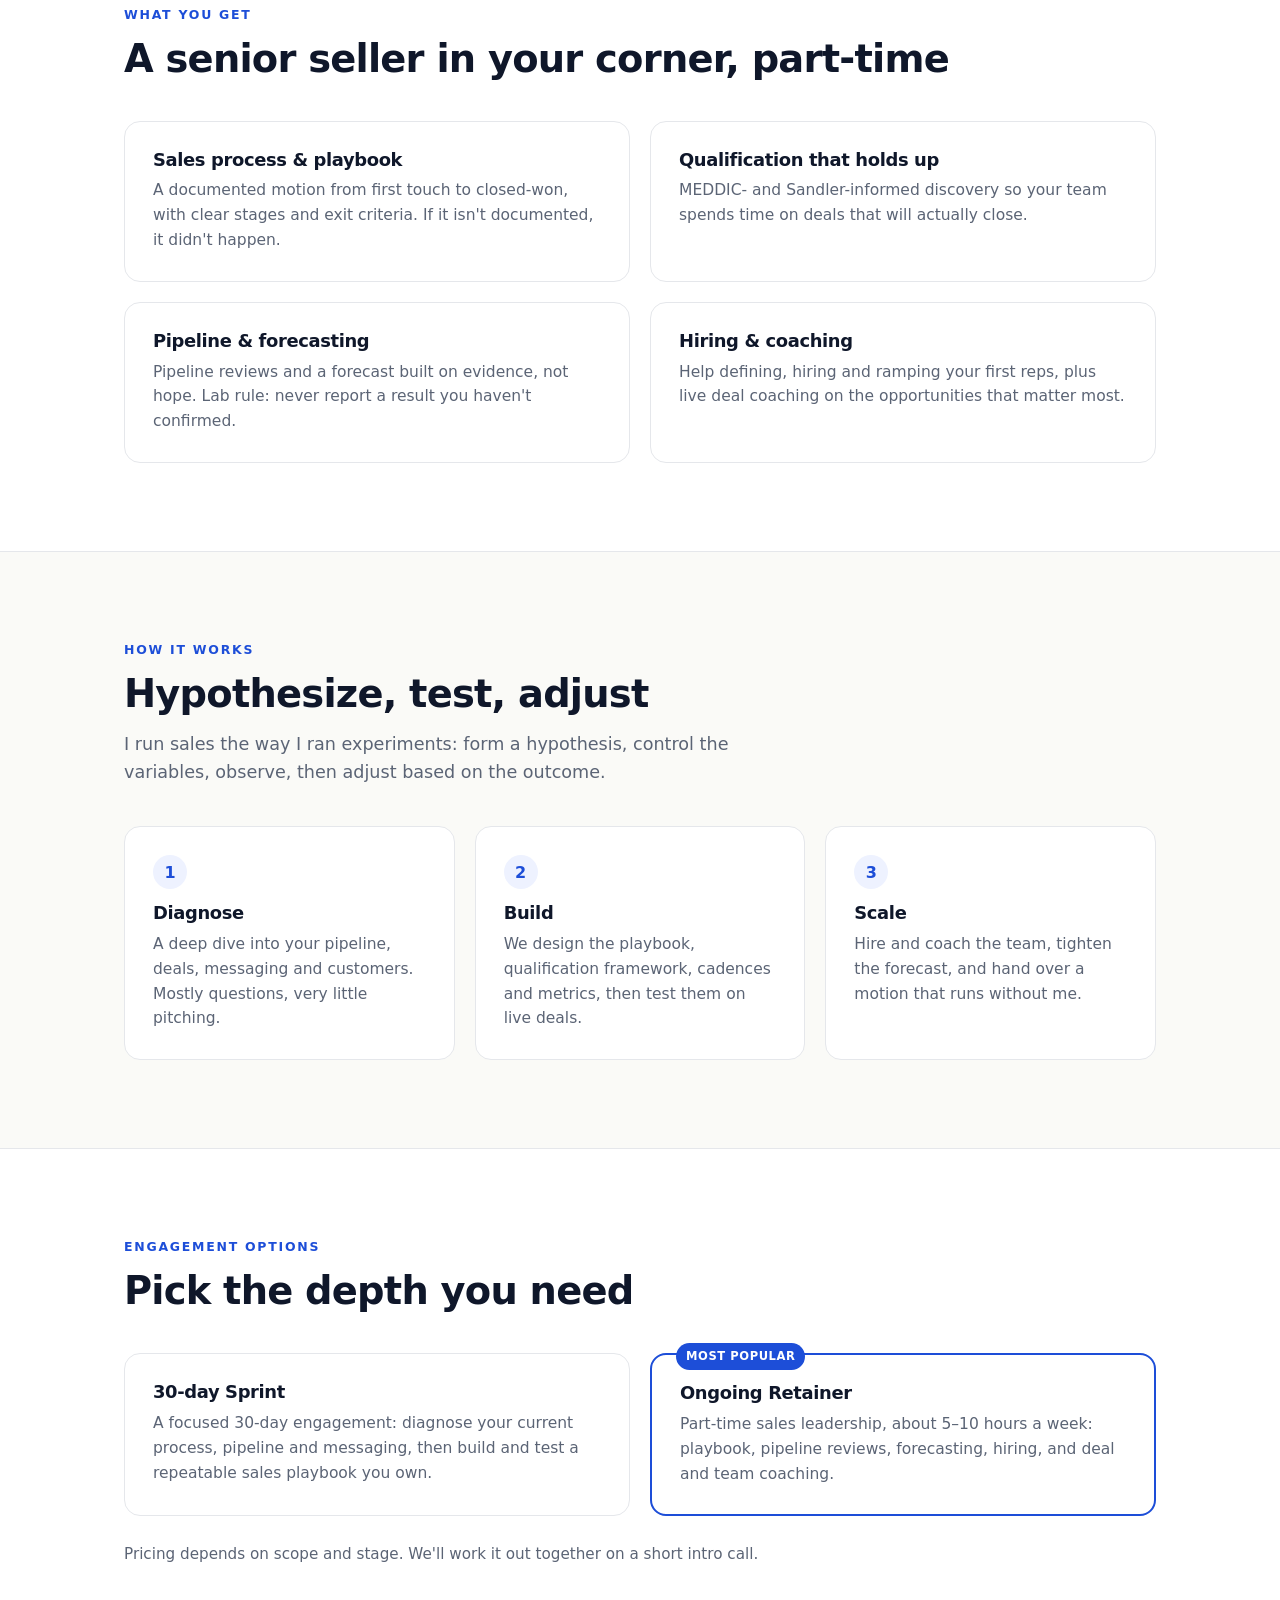
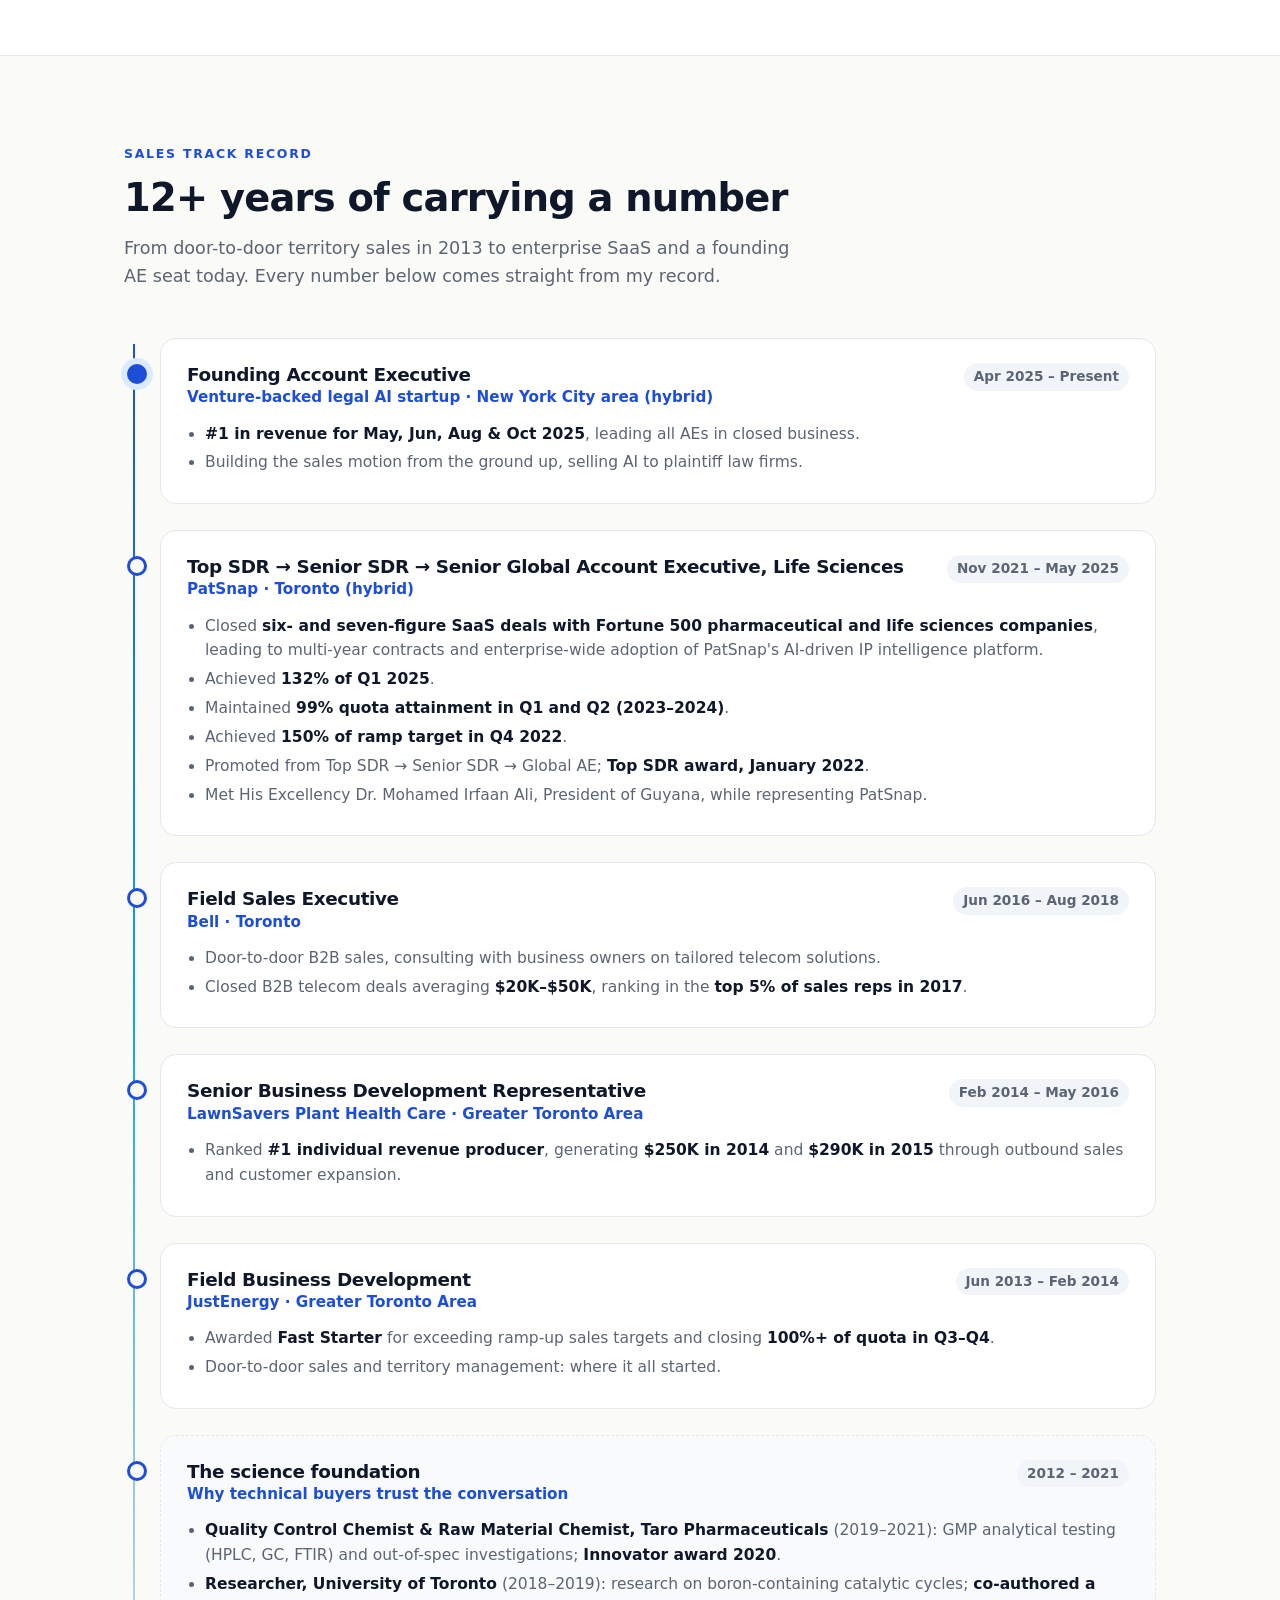
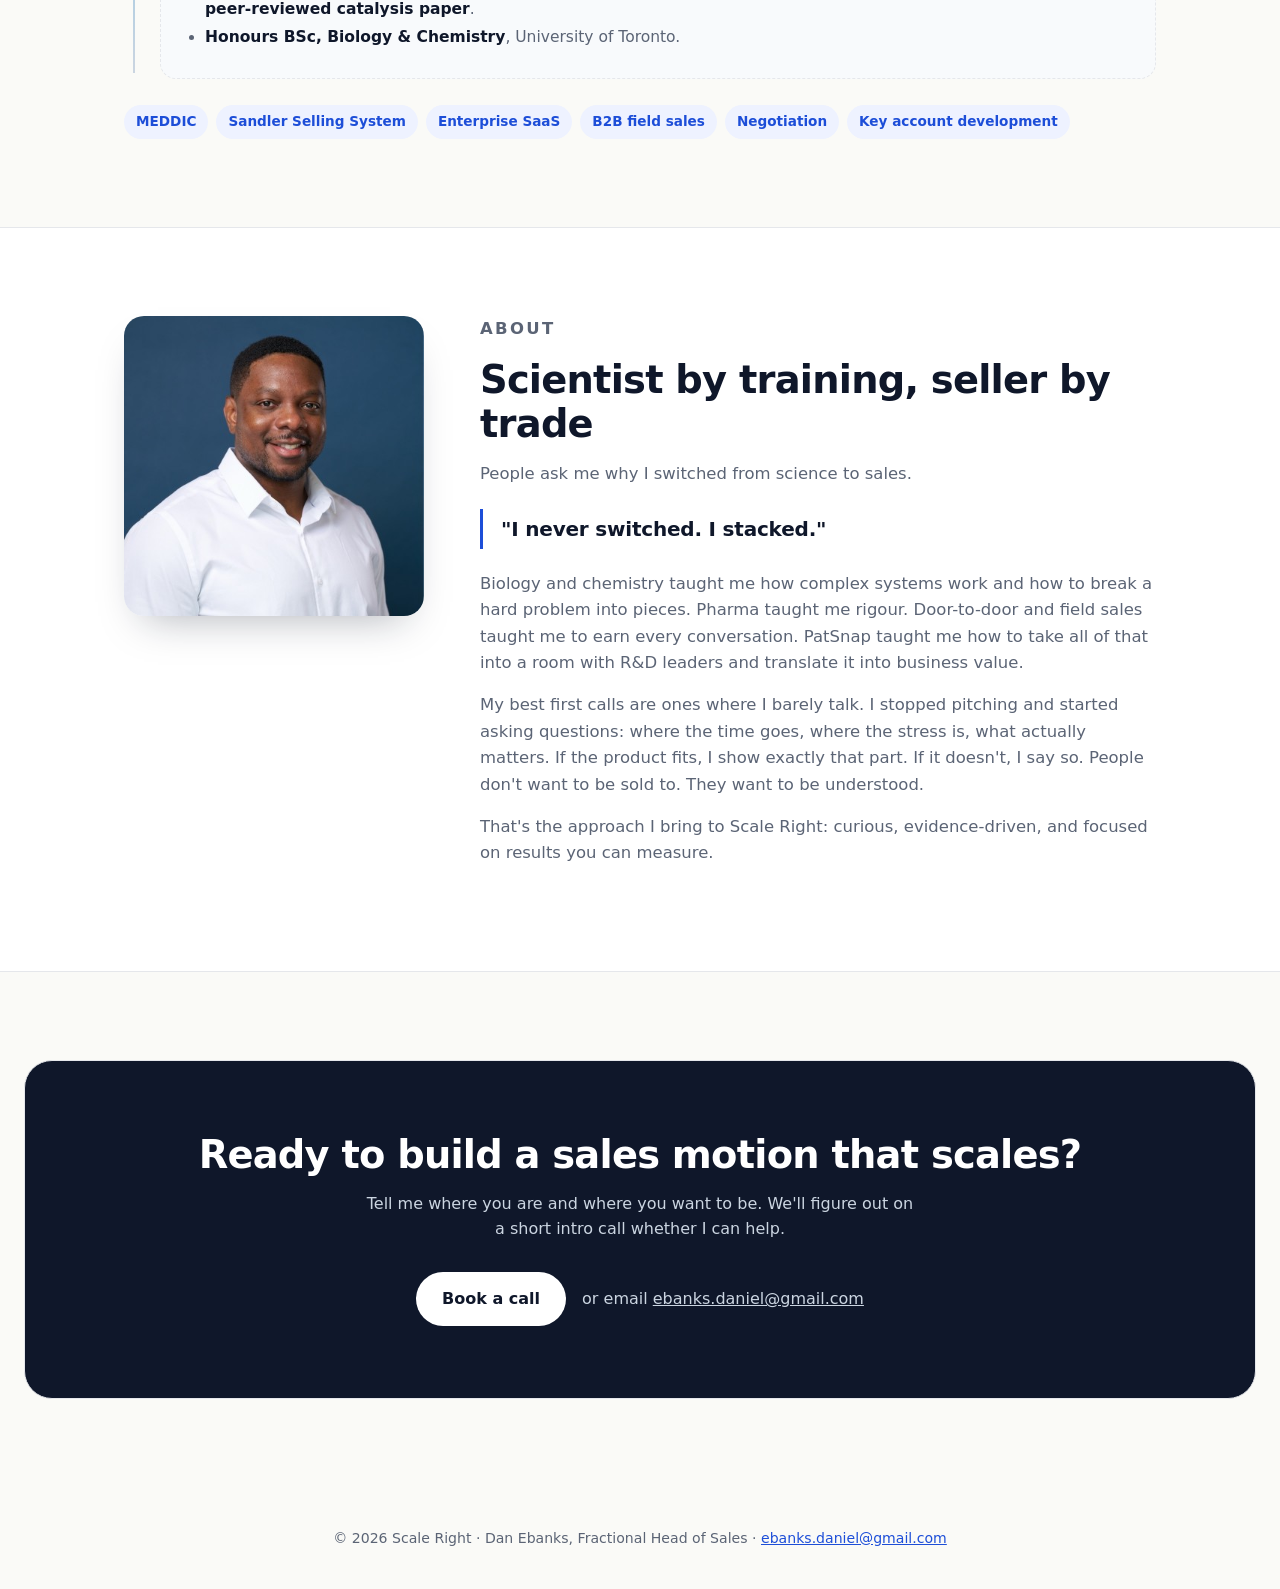
==== commit 7d48f1b7: "Add Gmail/Outlook compose links" ====
--- a/index.html
+++ b/index.html
@@ -115,7 +115,7 @@
   <p class="lead">I'm Dan Ebanks. I've sold door-to-door, closed six- and seven-figure enterprise SaaS deals with Fortune 500 pharma, and I'm currently building the sales motion from the ground up as founding AE at a venture-backed legal AI startup. Now I help early-stage teams do the same.</p>
   <div class="cta-row">
     <a class="btn" href="https://calendly.com/ebanks-daniel/scale-right-intro-call" target="_blank" rel="noopener">Book a call</a>
-    <a class="btn ghost" href="mailto:ebanks.daniel@gmail.com?subject=Scale%20Right%20intro%20call">Email me</a>
+    <a class="btn ghost" href="mailto:ebanks.daniel@gmail.com?subject=Scale%20Right%20intro%20call">Email me</a><span style="font-size:13px;opacity:.8;align-self:center">or open in <a href="https://mail.google.com/mail/?view=cm&fs=1&to=ebanks.daniel@gmail.com&su=Scale%20Right%20intro%20call" target="_blank" rel="noopener" style="color:inherit;text-decoration:underline">Gmail</a> · <a href="https://outlook.live.com/mail/0/deeplink/compose?to=ebanks.daniel@gmail.com&subject=Scale%20Right%20intro%20call" target="_blank" rel="noopener" style="color:inherit;text-decoration:underline">Outlook</a></span>
     <a class="btn ghost" href="#record">See the track record</a>
   </div>
   <div class="stats">
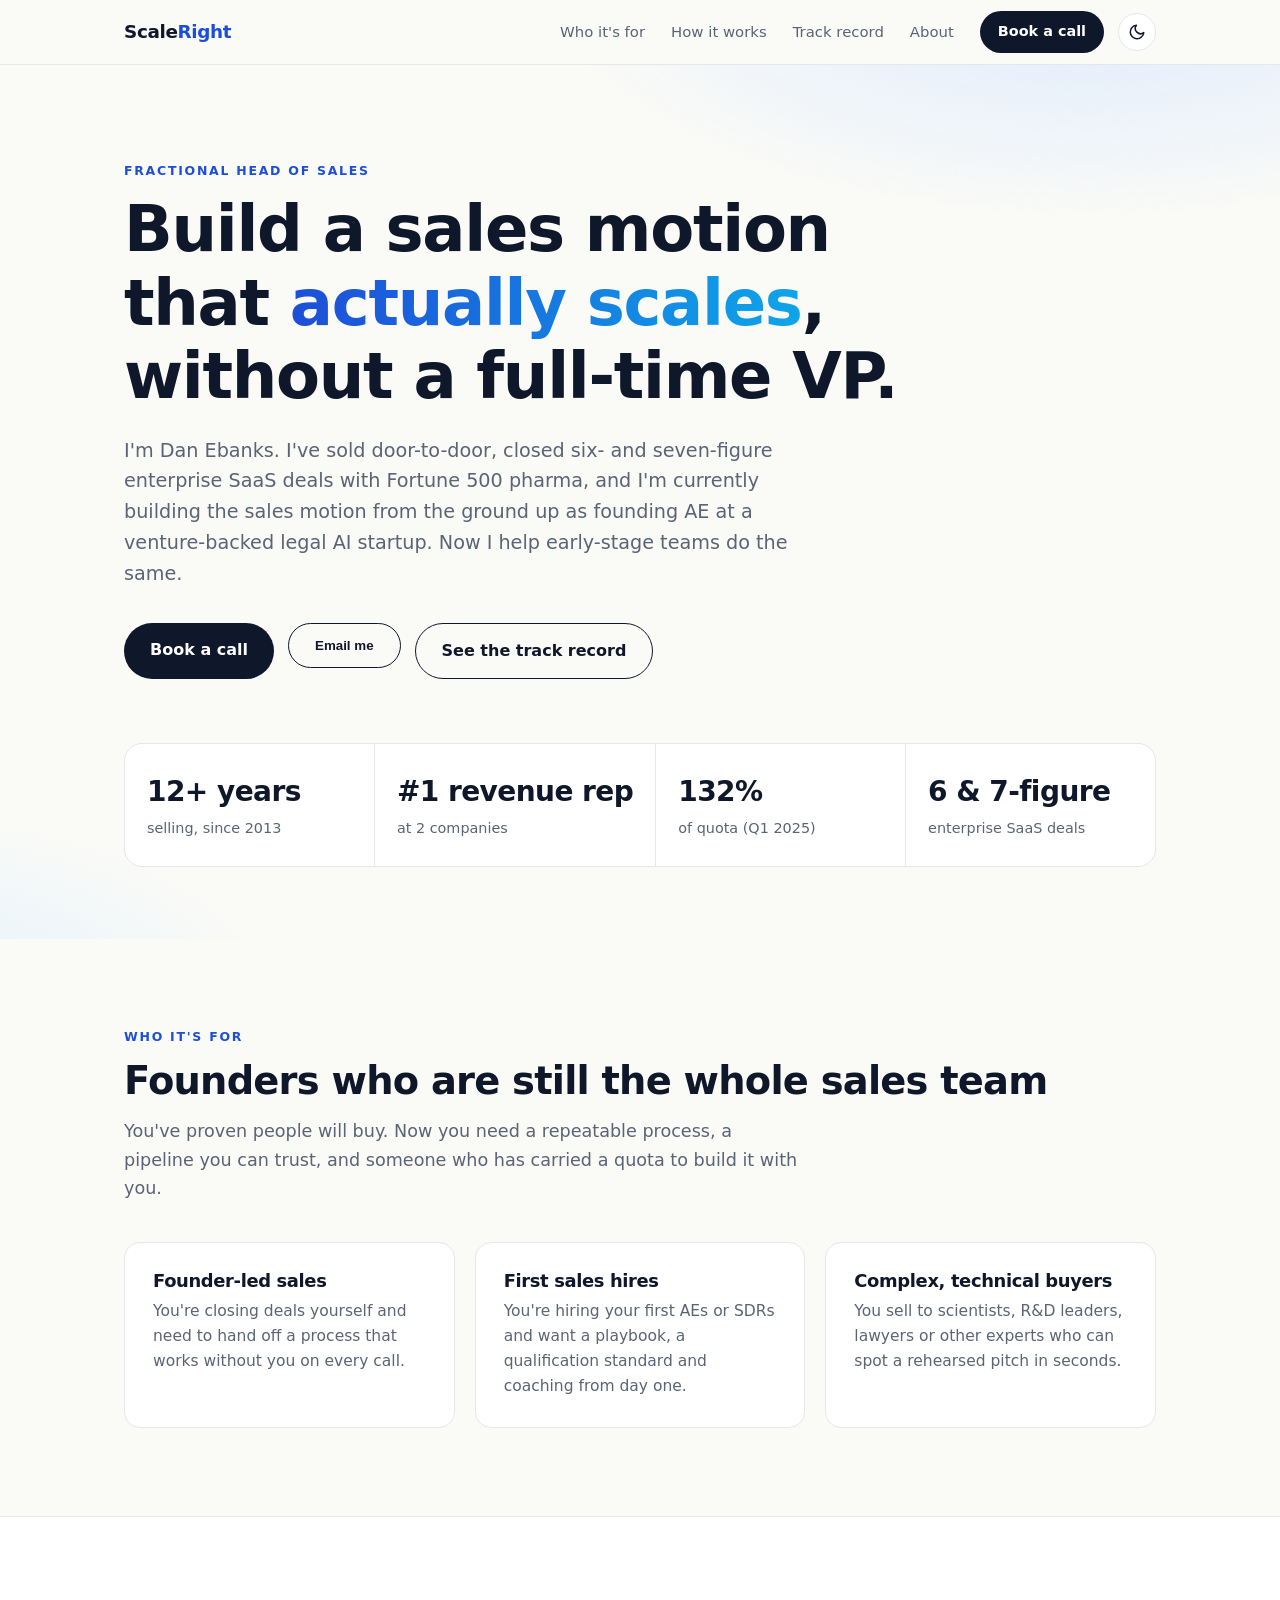
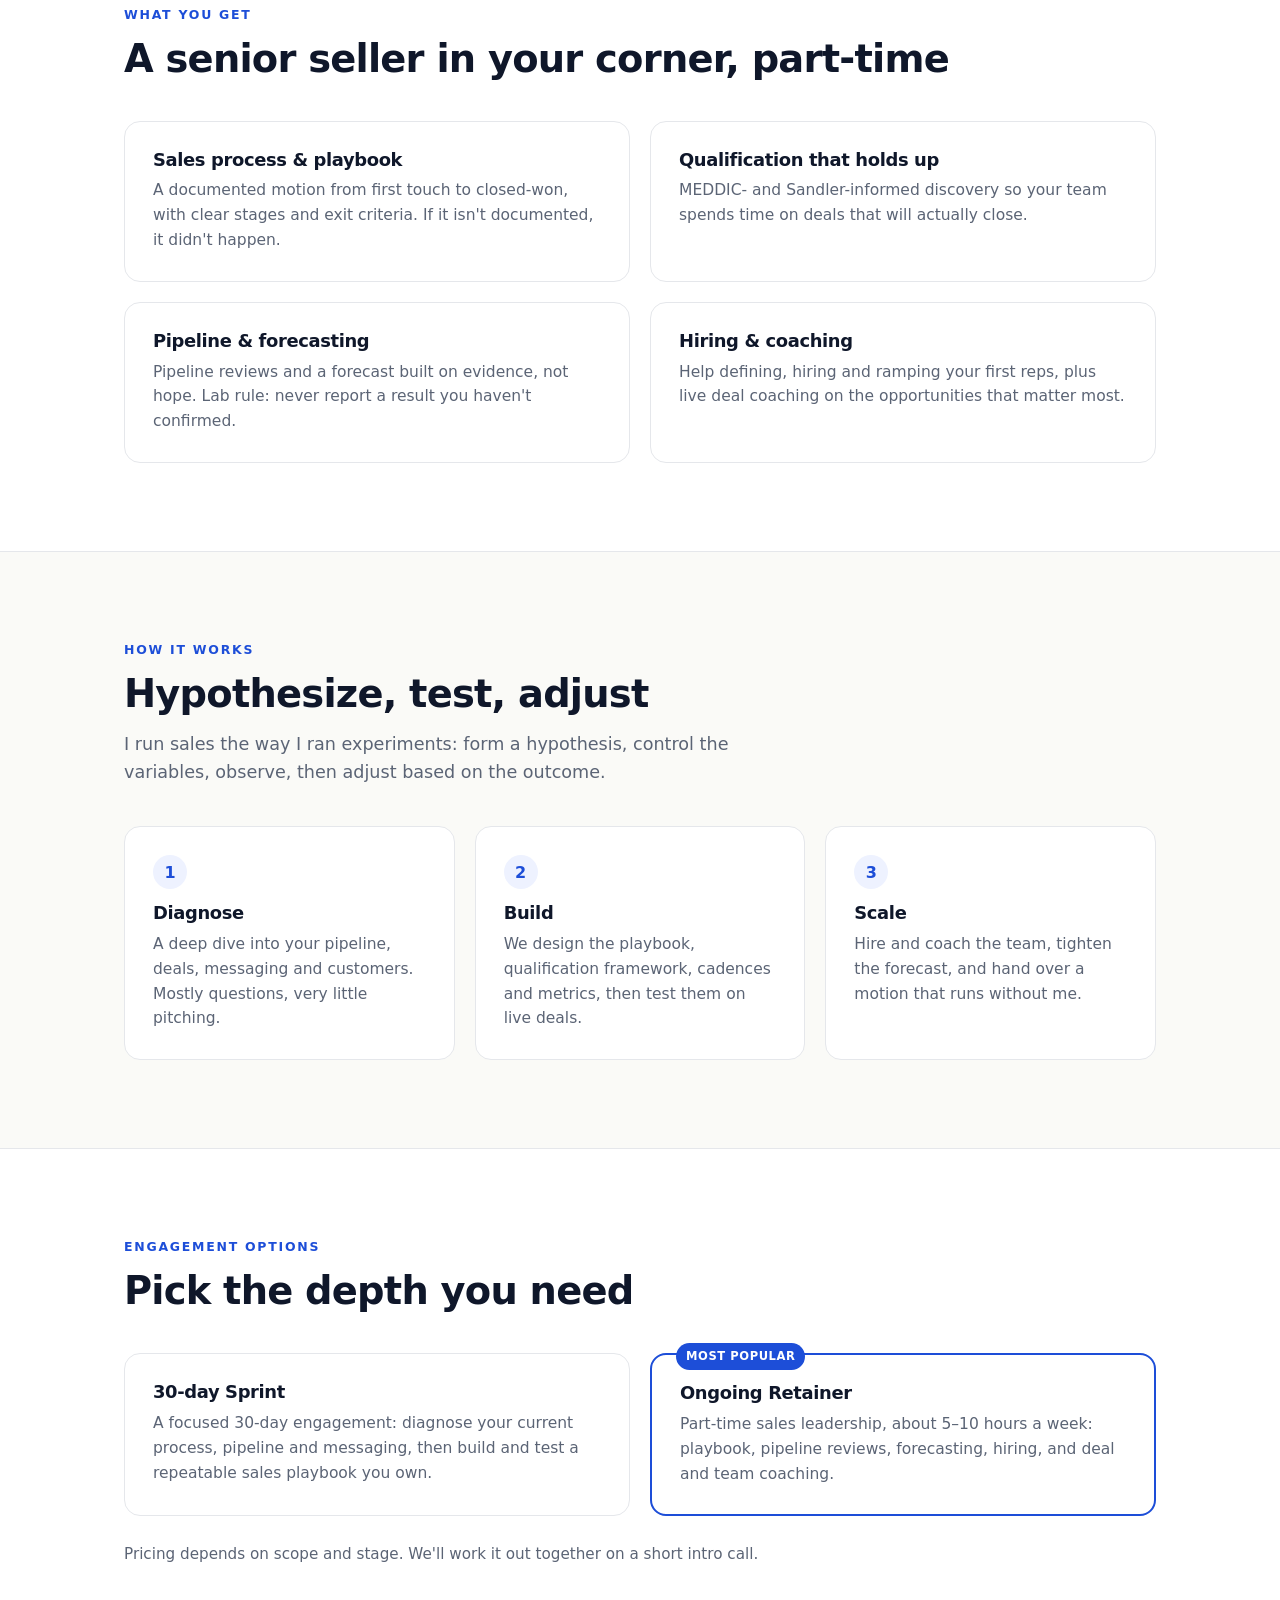
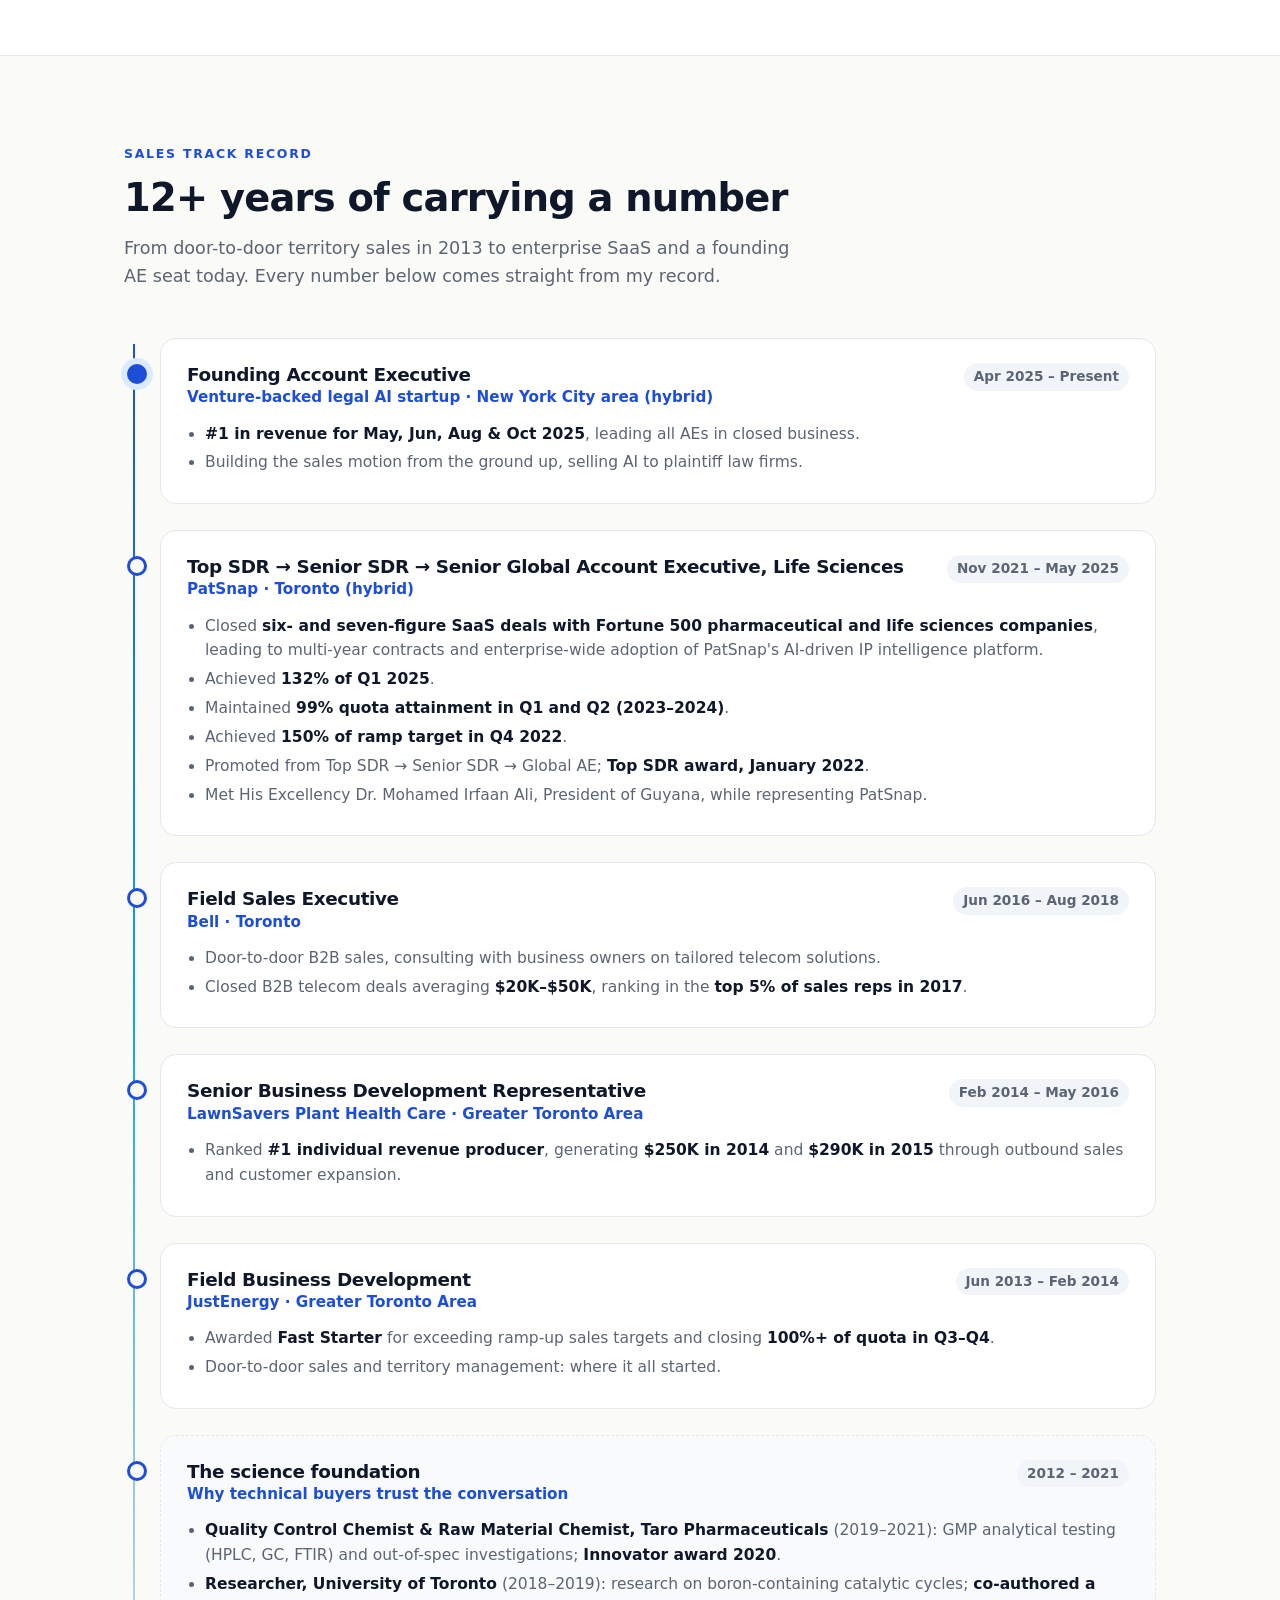
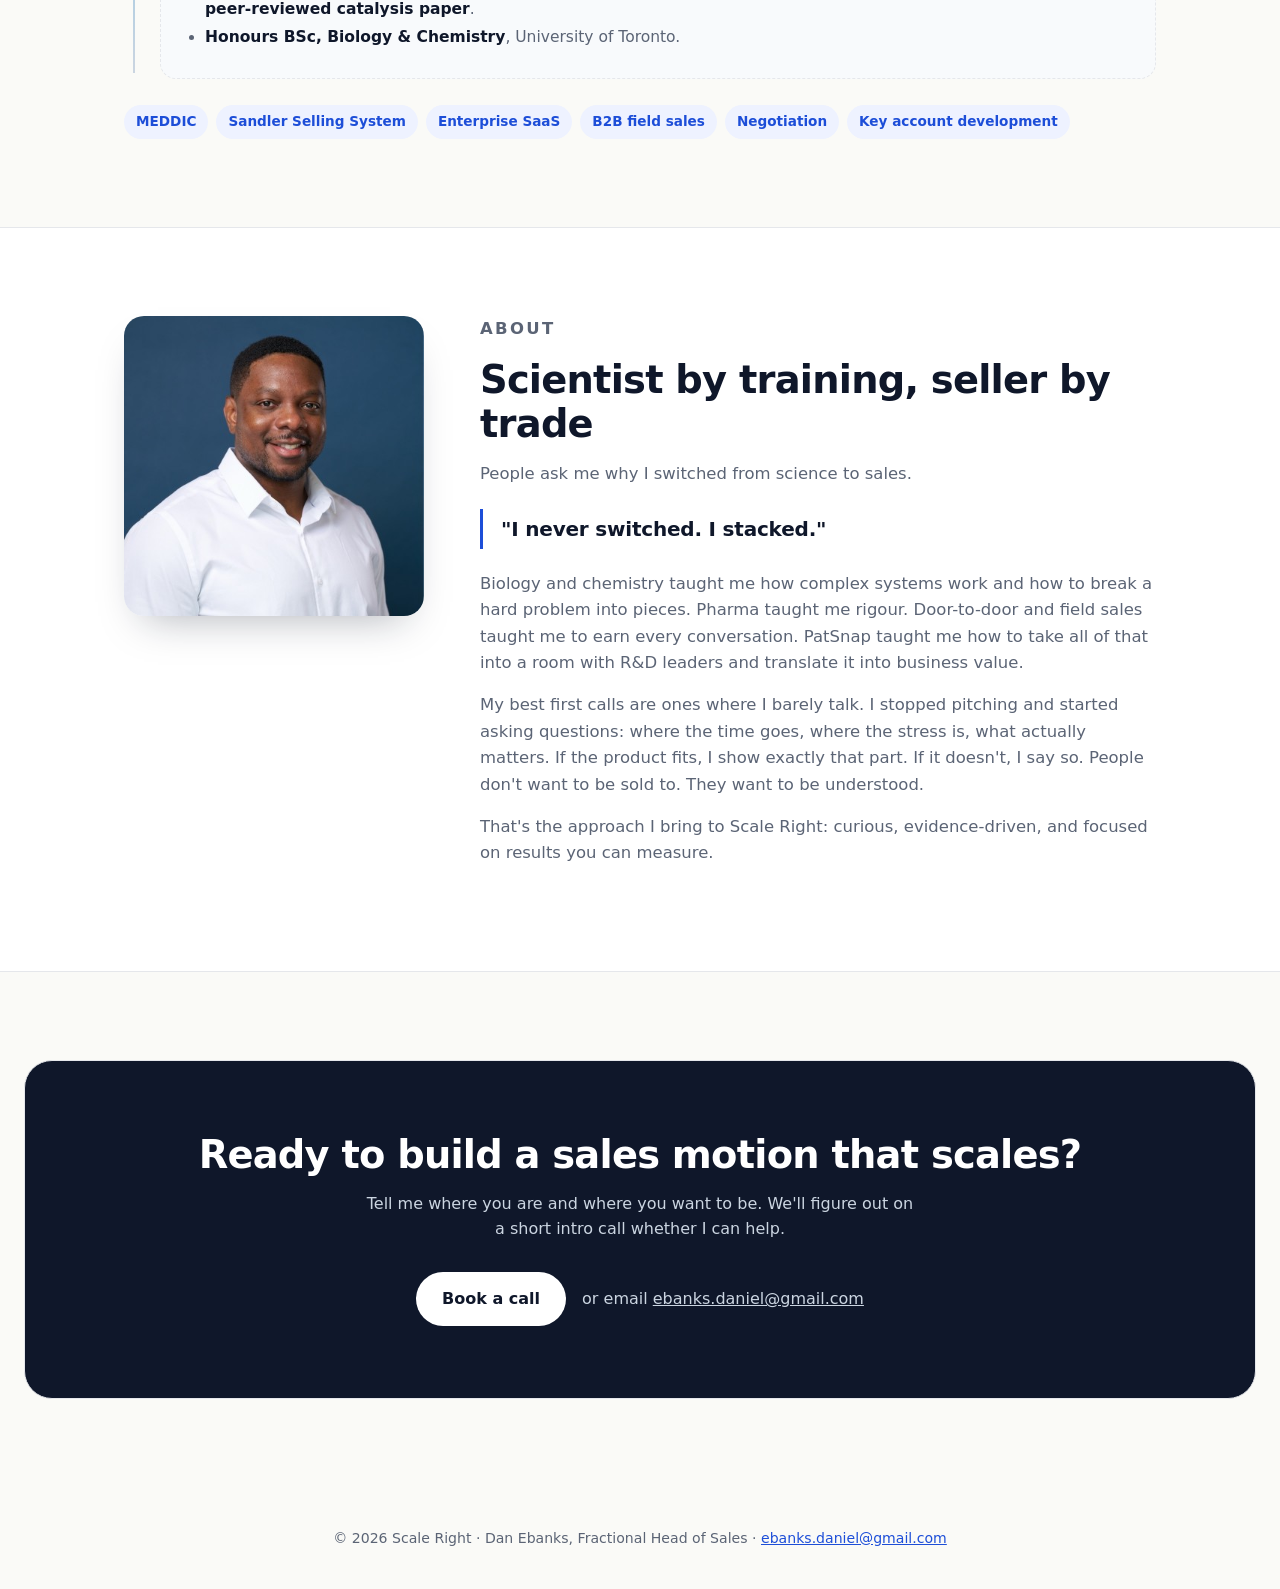
==== commit f43023c9: "Email me: menu with mail app, Gmail, Outlook, copy" ====
--- a/index.html
+++ b/index.html
@@ -115,7 +115,7 @@
   <p class="lead">I'm Dan Ebanks. I've sold door-to-door, closed six- and seven-figure enterprise SaaS deals with Fortune 500 pharma, and I'm currently building the sales motion from the ground up as founding AE at a venture-backed legal AI startup. Now I help early-stage teams do the same.</p>
   <div class="cta-row">
     <a class="btn" href="https://calendly.com/ebanks-daniel/scale-right-intro-call" target="_blank" rel="noopener">Book a call</a>
-    <a class="btn ghost" href="mailto:ebanks.daniel@gmail.com?subject=Scale%20Right%20intro%20call">Email me</a><span style="font-size:13px;opacity:.8;align-self:center">or open in <a href="https://mail.google.com/mail/?view=cm&fs=1&to=ebanks.daniel@gmail.com&su=Scale%20Right%20intro%20call" target="_blank" rel="noopener" style="color:inherit;text-decoration:underline">Gmail</a> · <a href="https://outlook.live.com/mail/0/deeplink/compose?to=ebanks.daniel@gmail.com&subject=Scale%20Right%20intro%20call" target="_blank" rel="noopener" style="color:inherit;text-decoration:underline">Outlook</a></span>
+    <span style="position:relative;display:inline-block"><button type="button" class="btn ghost" id="emailBtn" aria-haspopup="true">Email me</button><span id="emailMenu" style="display:none;position:absolute;top:110%;left:0;background:#fff;border:1px solid #ddd;border-radius:10px;box-shadow:0 8px 24px rgba(0,0,0,.18);padding:6px;min-width:210px;z-index:50;text-align:left"><a style="display:block;padding:10px 14px;color:#111;text-decoration:none;border-radius:6px" href="mailto:ebanks.daniel@gmail.com?subject=Scale%20Right%20intro%20call">Open my mail app</a><a style="display:block;padding:10px 14px;color:#111;text-decoration:none;border-radius:6px" href="https://mail.google.com/mail/?view=cm&amp;fs=1&amp;to=ebanks.daniel@gmail.com&amp;su=Scale%20Right%20intro%20call" target="_blank" rel="noopener">Open in Gmail</a><a style="display:block;padding:10px 14px;color:#111;text-decoration:none;border-radius:6px" href="https://outlook.live.com/mail/0/deeplink/compose?to=ebanks.daniel@gmail.com&amp;subject=Scale%20Right%20intro%20call" target="_blank" rel="noopener">Open in Outlook</a><a style="display:block;padding:10px 14px;color:#111;text-decoration:none;border-radius:6px" href="#" id="copyEmail">Copy ebanks.daniel@gmail.com</a></span></span>
     <a class="btn ghost" href="#record">See the track record</a>
   </div>
   <div class="stats">
@@ -260,5 +260,6 @@
 mq.addEventListener&&mq.addEventListener('change',sync);sync()})();</script>
 <div id="toast" style="position:fixed;bottom:24px;left:50%;transform:translateX(-50%);background:#111;color:#fff;padding:10px 16px;border-radius:8px;font-size:14px;display:none;z-index:999">Email copied: ebanks.daniel@gmail.com</div>
 <script>document.querySelectorAll('a[href^="mailto:"]').forEach(a=>a.addEventListener('click',()=>{try{navigator.clipboard.writeText('ebanks.daniel@gmail.com')}catch(e){}const t=document.getElementById('toast');t.style.display='block';setTimeout(()=>t.style.display='none',4000)}));</script>
+<script>(function(){var b=document.getElementById('emailBtn'),m=document.getElementById('emailMenu');b.addEventListener('click',function(e){e.stopPropagation();m.style.display=m.style.display==='block'?'none':'block'});document.addEventListener('click',function(){m.style.display='none'});document.getElementById('copyEmail').addEventListener('click',function(e){e.preventDefault();})})();</script>
 </body>
 </html>
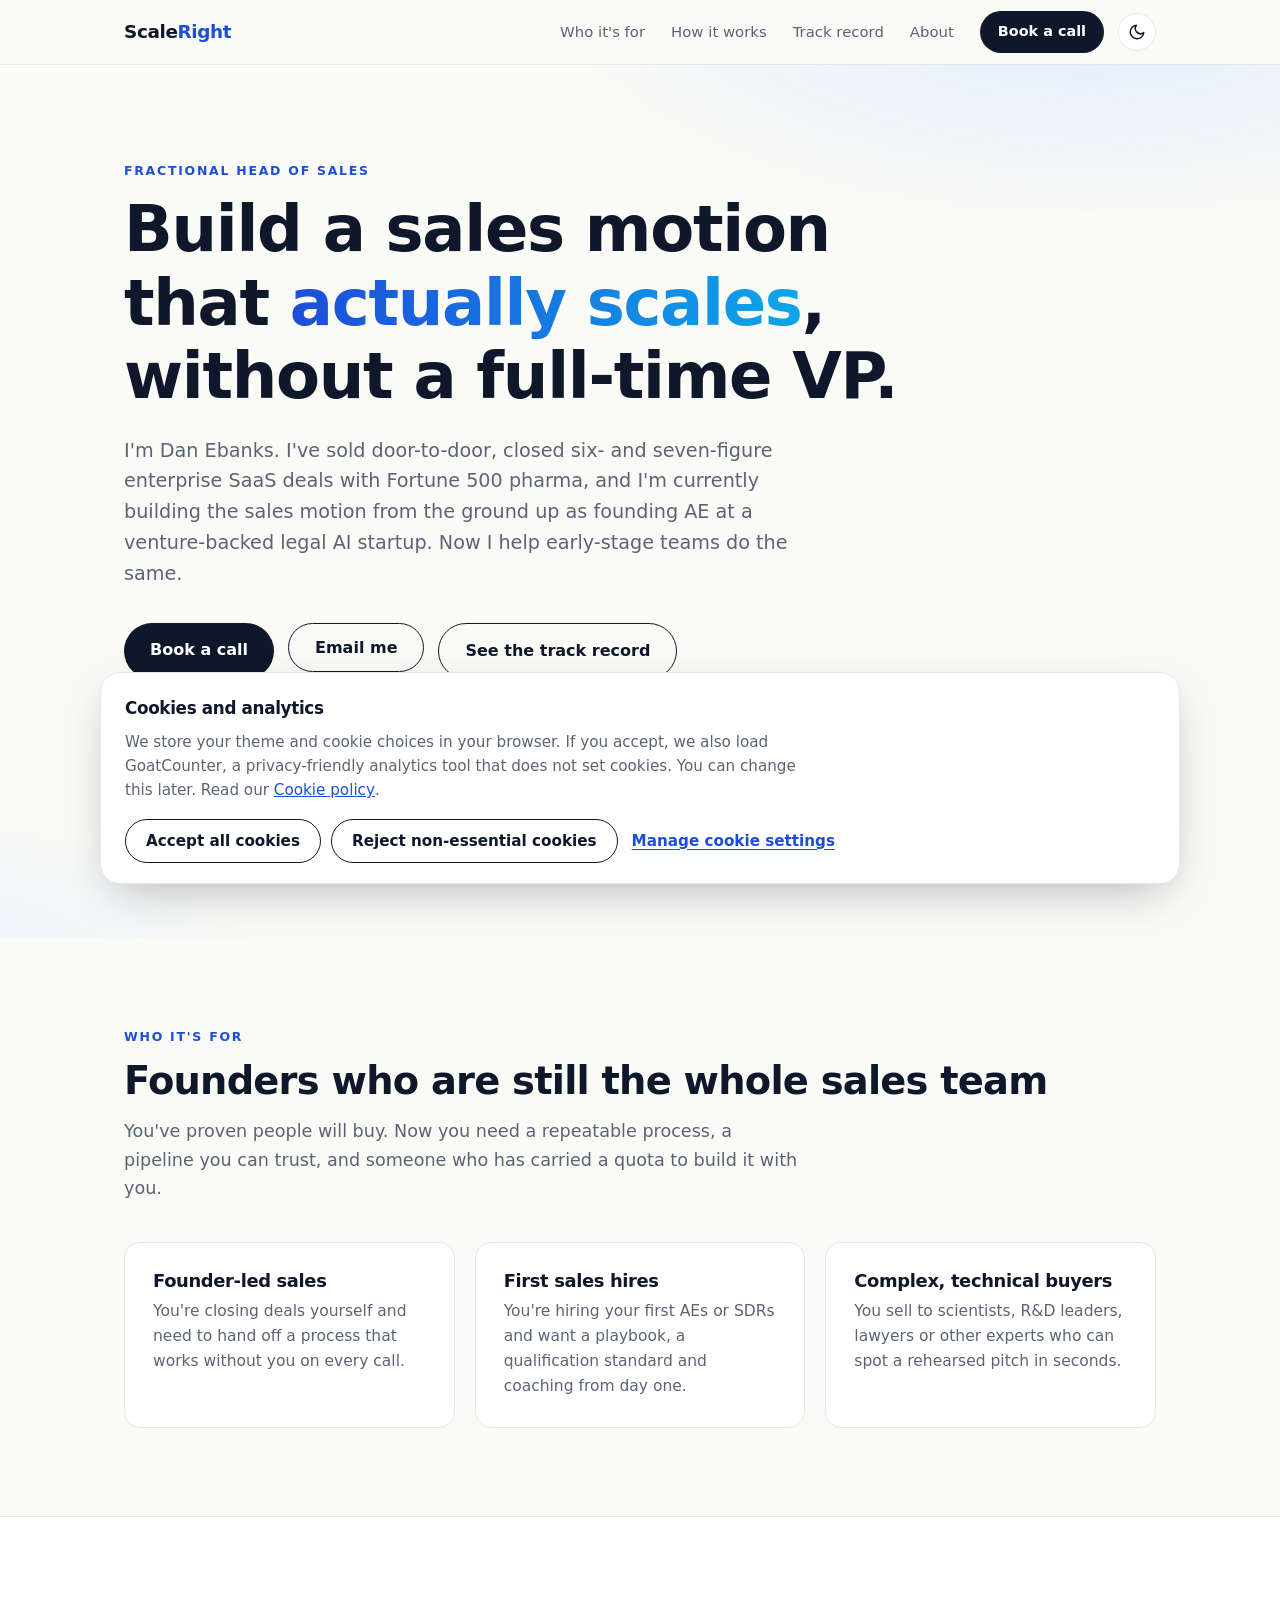
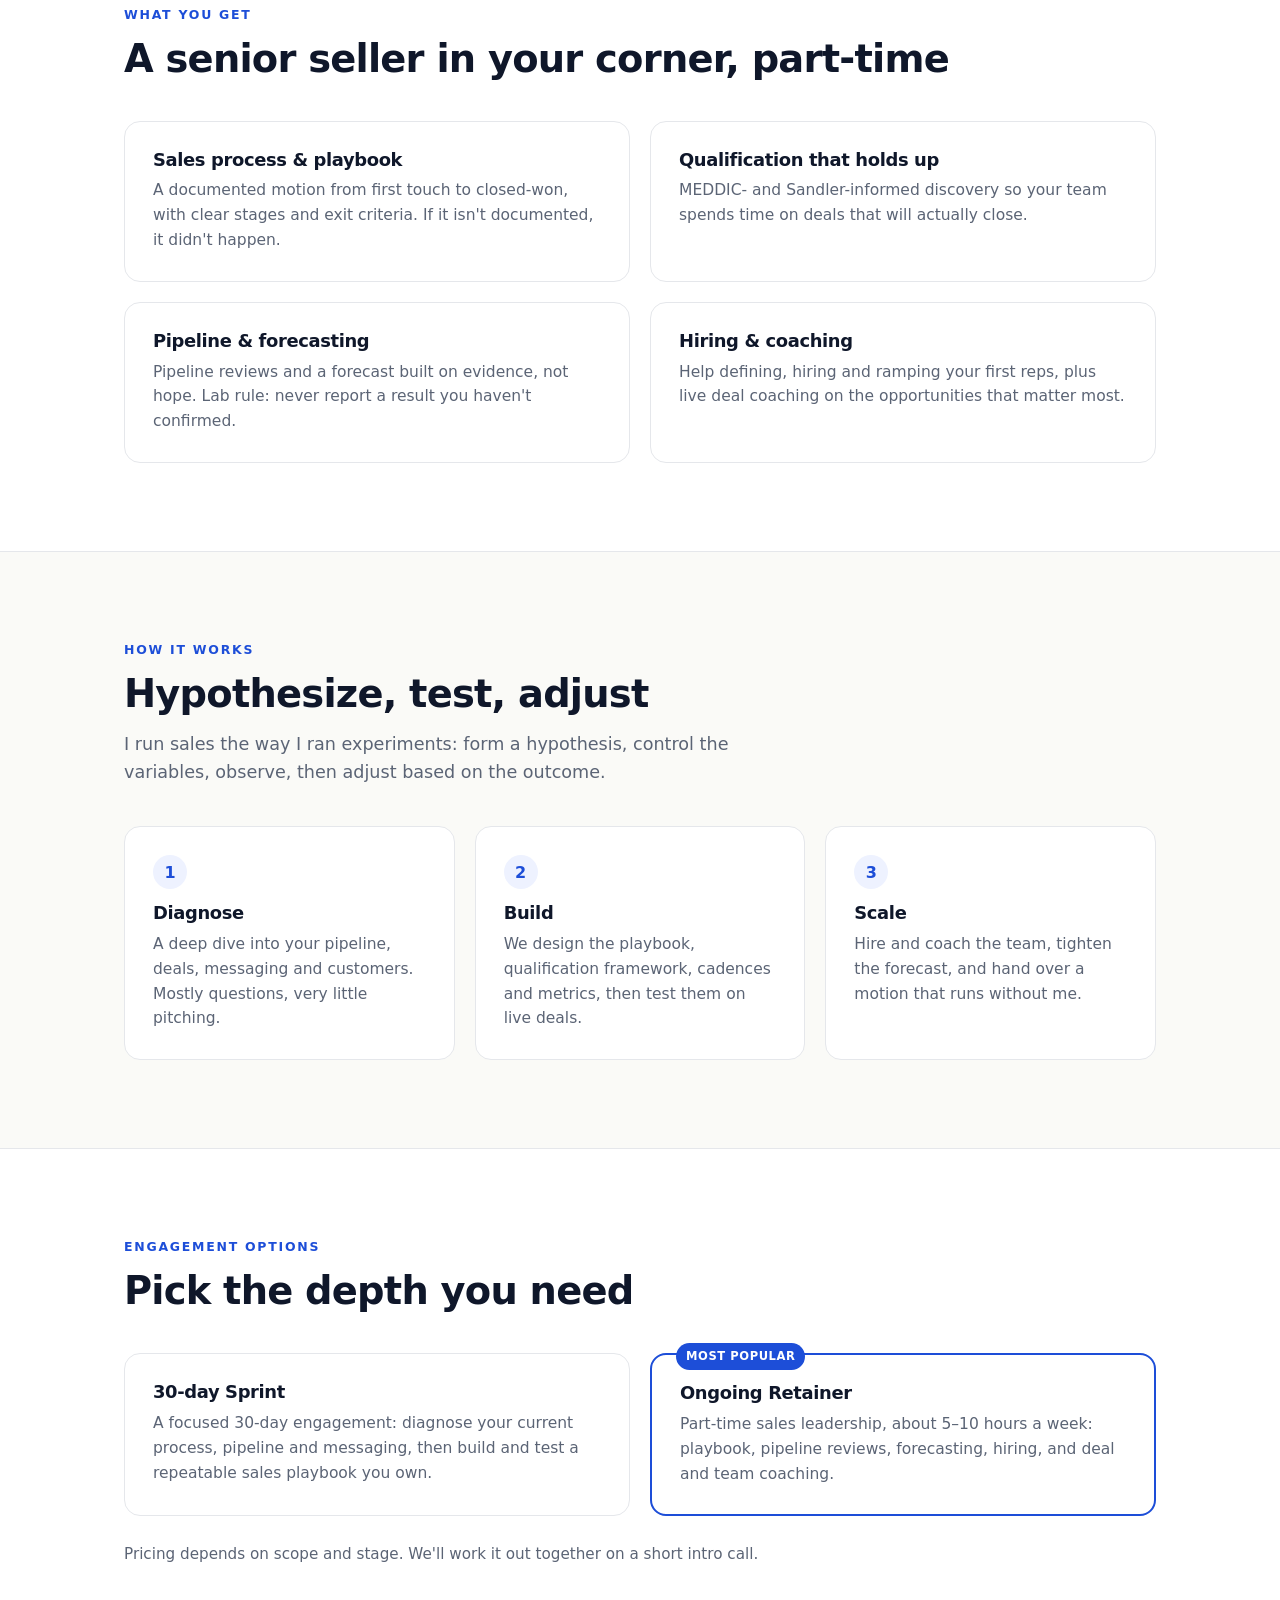
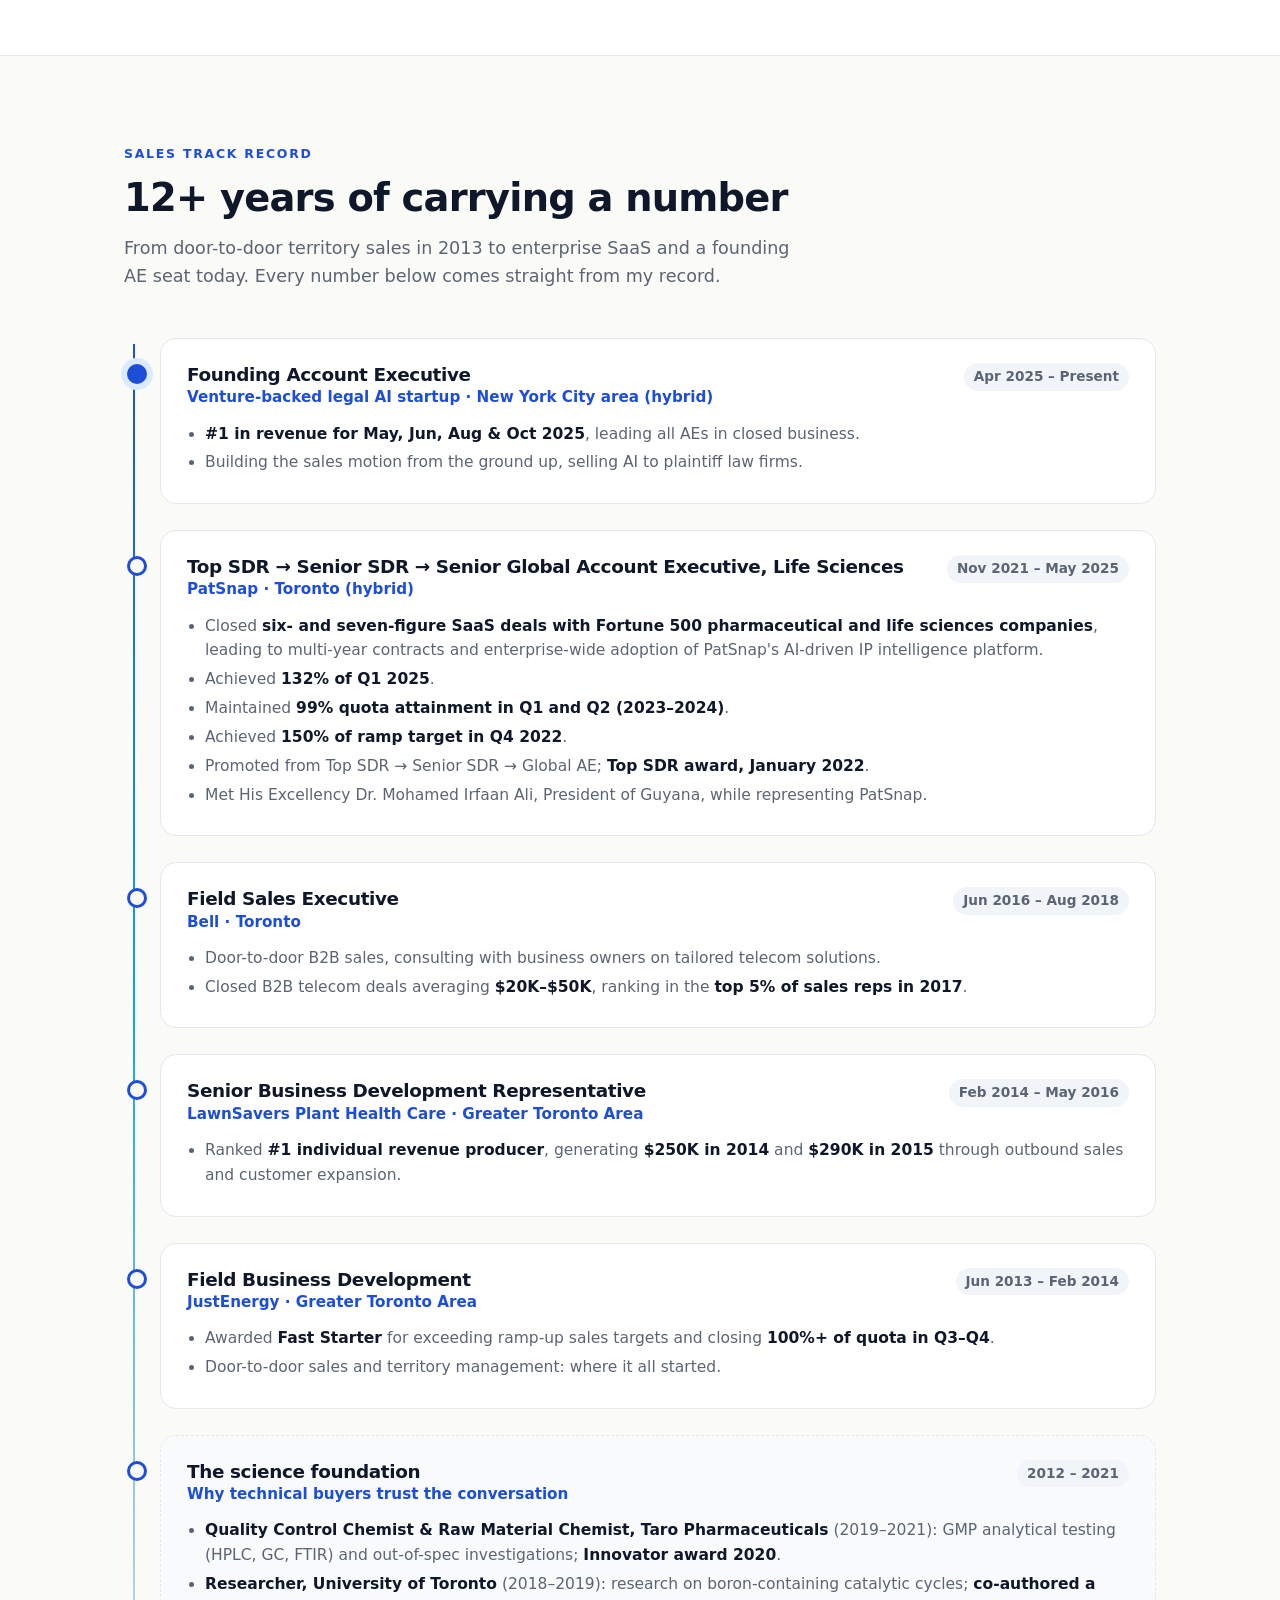
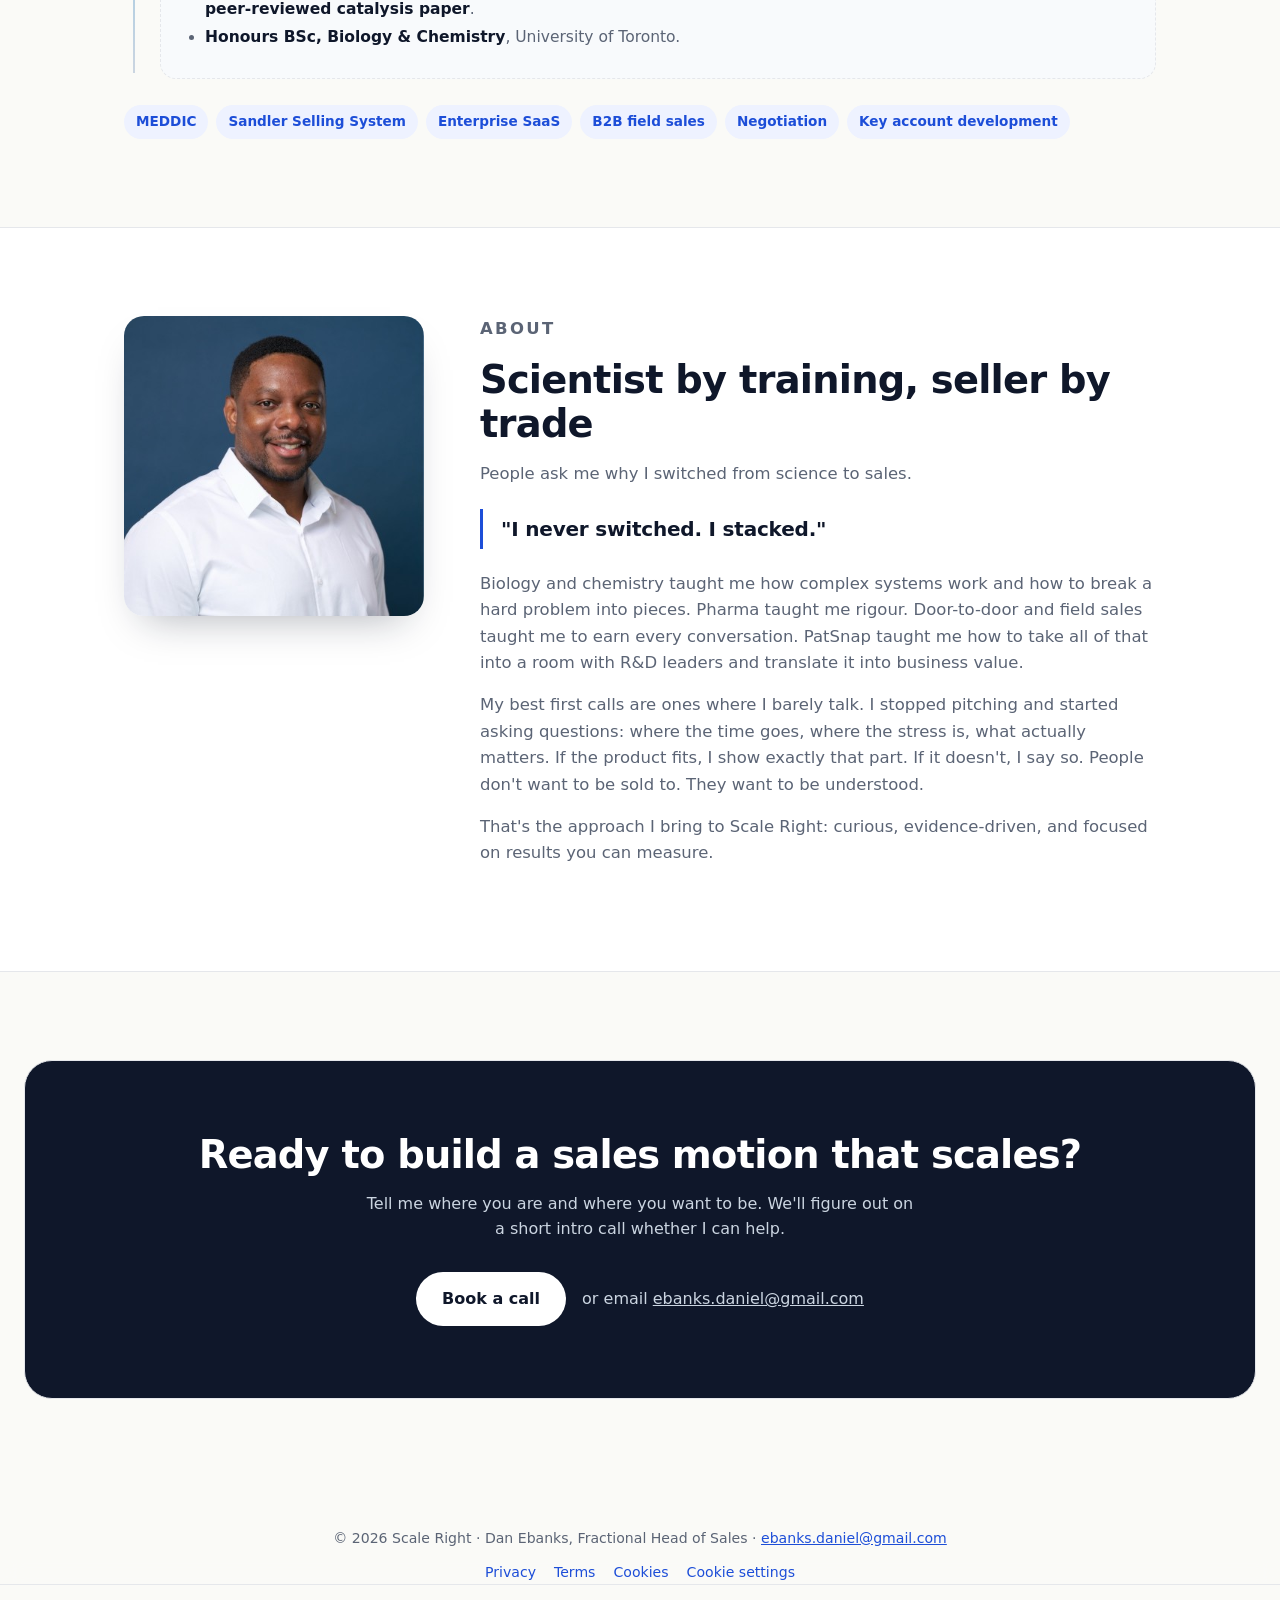
==== commit 8b29e1c4: "Add privacy, terms, cookie policy, and consent banner Gate GoatCounter analytics until a visitor acc" ====
--- a/index.html
+++ b/index.html
@@ -5,97 +5,14 @@
 <meta name="viewport" content="width=device-width, initial-scale=1">
 <title>Scale Right | Fractional Head of Sales: Dan Ebanks</title>
 <meta name="description" content="Scale Right: fractional head of sales for early-stage AI, life sciences, biotech and health tech startups. 12+ years in sales, from door-to-door to founding AE at a venture-backed AI startup.">
-<style>
-:root{--ink:#0f172a;--muted:#5b6475;--line:#e5e7eb;--bg:#fafaf7;--card:#fff;--accent:#1d4ed8;--accent2:#0ea5e9;--soft:#eef2ff;--nav:rgba(250,250,247,.88);--alt:#fff;--dates:#f1f5f9;--sci:#f8fafc;--hero1:#dbeafe;--hero2:#e0f2fe;--tl:#cbd5e1;--ring:#dbeafe;--btnbg:#0f172a;--btnfg:#fff;--final:#0f172a;--finalp:#cbd5e1;--finalbtn:#fff;color-scheme:light}
-@media(prefers-color-scheme:dark){:root:not([data-theme=light]){--bg:#0b1120;--ink:#e5e9f2;--muted:#9aa5b8;--line:#1f2a3d;--card:#111a2e;--accent:#60a5fa;--accent2:#38bdf8;--soft:#1a2a4a;--nav:rgba(11,17,32,.85);--alt:#0e1628;--dates:#1b2740;--sci:#0f1830;--hero1:#1e3a8a55;--hero2:#0c4a6e55;--tl:#334155;--ring:#1e3a8a;--btnbg:#e5e9f2;--btnfg:#0b1120;--final:#16213a;--finalp:#b6c2d6;--finalbtn:#60a5fa;color-scheme:dark}}
-:root[data-theme=dark]{--bg:#0b1120;--ink:#e5e9f2;--muted:#9aa5b8;--line:#1f2a3d;--card:#111a2e;--accent:#60a5fa;--accent2:#38bdf8;--soft:#1a2a4a;--nav:rgba(11,17,32,.85);--alt:#0e1628;--dates:#1b2740;--sci:#0f1830;--hero1:#1e3a8a55;--hero2:#0c4a6e55;--tl:#334155;--ring:#1e3a8a;--btnbg:#e5e9f2;--btnfg:#0b1120;--final:#16213a;--finalp:#b6c2d6;--finalbtn:#60a5fa;color-scheme:dark}
-*{box-sizing:border-box;margin:0;padding:0}
-html{scroll-behavior:smooth}
-body{font-family:Inter,ui-sans-serif,system-ui,-apple-system,"Segoe UI",Roboto,Helvetica,Arial,sans-serif;color:var(--ink);background:var(--bg);line-height:1.6;-webkit-font-smoothing:antialiased}
-a{color:var(--accent)}
-.wrap{max-width:1080px;margin:0 auto;padding:0 24px}
-section{padding:88px 0}
-h1,h2,h3{line-height:1.15;letter-spacing:-.02em}
-h2{font-size:clamp(1.8rem,3.4vw,2.4rem);margin-bottom:14px}
-.eyebrow{font-size:.78rem;font-weight:700;letter-spacing:.14em;text-transform:uppercase;color:var(--accent);margin-bottom:12px}
-.lead{color:var(--muted);font-size:1.1rem;max-width:680px}
-.btn{display:inline-block;background:var(--btnbg);color:var(--btnfg);text-decoration:none;font-weight:600;padding:14px 26px;border-radius:999px;transition:transform .15s,background .15s}
-.btn:hover{background:var(--accent);color:#fff;transform:translateY(-1px)}
-.btn.ghost{background:transparent;color:var(--ink);border:1.5px solid var(--ink)}
-.btn.ghost:hover{background:var(--ink);color:var(--bg)}
-nav{position:sticky;top:0;z-index:10;background:var(--nav);backdrop-filter:blur(10px);border-bottom:1px solid var(--line)}
-nav .wrap{display:flex;align-items:center;justify-content:space-between;height:64px}
-.logo{font-weight:800;font-size:1.15rem;text-decoration:none;color:var(--ink);letter-spacing:-.02em}
-.logo span{color:var(--accent)}
-nav ul{display:flex;gap:26px;list-style:none;align-items:center}
-nav ul a{text-decoration:none;color:var(--muted);font-size:.93rem;font-weight:500}
-nav ul a:hover{color:var(--ink)}
-nav .btn{padding:9px 18px;font-size:.9rem}
-.hero{padding:96px 0 72px;background:radial-gradient(900px 400px at 85% -10%,var(--hero1) 0,transparent 60%),radial-gradient(700px 360px at -10% 110%,var(--hero2) 0,transparent 60%)}
-.hero h1{font-size:clamp(2.4rem,5.6vw,4rem);font-weight:800;max-width:860px;margin-bottom:22px}
-.hero h1 em{font-style:normal;background:linear-gradient(90deg,var(--accent),var(--accent2));-webkit-background-clip:text;background-clip:text;color:transparent}
-.hero .lead{font-size:1.2rem;margin-bottom:34px}
-.cta-row{display:flex;gap:14px;flex-wrap:wrap}
-.stats{display:grid;grid-template-columns:repeat(4,1fr);gap:1px;background:var(--line);border:1px solid var(--line);border-radius:18px;overflow:hidden;margin-top:64px}
-.stat{background:var(--card);padding:26px 22px}
-.stat b{display:block;white-space:nowrap;font-size:clamp(1.3rem,2.3vw,1.75rem);font-weight:800;letter-spacing:-.02em}
-.stat span{color:var(--muted);font-size:.9rem}
-.grid{display:grid;gap:20px;margin-top:40px}
-.g3{grid-template-columns:repeat(3,1fr)}
-.g2{grid-template-columns:repeat(2,1fr)}
-.card{background:var(--card);border:1px solid var(--line);border-radius:16px;padding:28px}
-.card h3{font-size:1.12rem;margin-bottom:8px}
-.card p,.card li{color:var(--muted);font-size:.97rem}
-.card ul{padding-left:18px;margin-top:6px}
-.num{display:inline-grid;place-items:center;width:34px;height:34px;border-radius:50%;background:var(--soft);color:var(--accent);font-weight:700;margin-bottom:14px}
-.alt{background:var(--alt);border-top:1px solid var(--line);border-bottom:1px solid var(--line)}
-.price-note{margin-top:26px;color:var(--muted);font-size:.95rem}
-.card.feature{border:2px solid var(--accent);position:relative}
-.tag{position:absolute;top:-12px;left:24px;background:var(--accent);color:#fff;font-size:.72rem;font-weight:700;padding:4px 10px;border-radius:999px;letter-spacing:.05em;text-transform:uppercase}
-/* timeline */
-.timeline{position:relative;margin-top:48px;padding-left:36px}
-.timeline:before{content:"";position:absolute;left:9px;top:6px;bottom:6px;width:2px;background:linear-gradient(var(--accent),var(--accent2),var(--tl))}
-.role{position:relative;margin-bottom:26px}
-.role:before{content:"";position:absolute;left:-33px;top:26px;width:14px;height:14px;border-radius:50%;background:var(--bg);border:3px solid var(--accent)}
-.role.now:before{background:var(--accent);box-shadow:0 0 0 6px var(--ring)}
-.role .card{padding:24px 26px}
-.role-head{display:flex;justify-content:space-between;gap:12px;flex-wrap:wrap;align-items:baseline}
-.role h3{font-size:1.15rem;margin:0}
-.co{color:var(--accent);font-weight:600;font-size:.95rem}
-.dates{font-size:.85rem;font-weight:600;color:var(--muted);background:var(--dates);padding:3px 10px;border-radius:999px;white-space:nowrap}
-.role ul{margin-top:12px;padding-left:18px}
-.role li{color:var(--muted);margin-bottom:4px}
-.role li strong{color:var(--ink)}
-.role.sci .card{background:var(--sci);border-style:dashed}
-.chips{display:flex;flex-wrap:wrap;gap:8px;margin-top:22px}
-.chip{background:var(--soft);color:var(--accent);font-weight:600;font-size:.85rem;padding:6px 12px;border-radius:999px}
-/* about */
-.about{display:grid;grid-template-columns:300px 1fr;gap:56px;align-items:start}
-.about img{width:100%;aspect-ratio:1/1;object-fit:cover;border-radius:20px;box-shadow:0 20px 40px -20px rgba(15,23,42,.35)}
-.about p{color:var(--muted);margin-bottom:16px;font-size:1.03rem}
-blockquote{border-left:3px solid var(--accent);padding:4px 0 4px 18px;margin:22px 0;font-size:1.25rem;font-weight:600;color:var(--ink);letter-spacing:-.01em}
-.final{background:var(--final);color:#fff;border:1px solid var(--line);text-align:center;border-radius:28px;padding:72px 32px;margin:0 24px}
-.final h2{color:#fff}
-.final p{color:var(--finalp);max-width:560px;margin:0 auto 30px}
-.final .btn{background:var(--finalbtn);color:#0f172a}
-.final .btn:hover{background:var(--accent2);color:#fff}
-footer{padding:40px 0;color:var(--muted);font-size:.88rem;text-align:center}
-@media(max-width:900px){.g3{grid-template-columns:1fr 1fr}.stats{grid-template-columns:1fr 1fr}nav ul li:not(:last-child){display:none}.about{grid-template-columns:1fr}.about img{max-width:260px}}
-@media(max-width:600px){section{padding:64px 0}.g3,.g2{grid-template-columns:1fr}.hero{padding:64px 0 48px}.timeline{padding-left:28px}.role:before{left:-25px}.timeline:before{left:5px}}
-.theme-toggle{display:inline-grid;place-items:center;width:38px;height:38px;border-radius:50%;border:1px solid var(--line);background:var(--card);color:var(--ink);cursor:pointer}
-.theme-toggle:hover{border-color:var(--accent);color:var(--accent)}
-.theme-toggle:focus-visible,.btn:focus-visible{outline:2px solid var(--accent);outline-offset:3px}
-.theme-toggle svg{width:18px;height:18px}.theme-toggle .sun{display:none}
-:root[data-mode=dark] .theme-toggle .sun{display:block}:root[data-mode=dark] .theme-toggle .moon{display:none}
-.navr{display:flex;align-items:center;gap:14px}
-footer a{color:var(--accent)}
-</style>
+<link rel="stylesheet" href="site.css">
+<link rel="stylesheet" href="cookie-consent.css">
 <script>(function(){try{var t=localStorage.getItem('theme');if(t==='light'||t==='dark')document.documentElement.setAttribute('data-theme',t)}catch(e){}var d=document.documentElement,m=d.getAttribute('data-theme')||(matchMedia('(prefers-color-scheme: dark)').matches?'dark':'light');d.setAttribute('data-mode',m)})();</script>
 </head>
 <body>
 
 <nav><div class="wrap">
-  <a class="logo" href="#">Scale<span>Right</span></a>
+  <a class="logo" href="index.html">Scale<span>Right</span></a>
   <div class="navr"><ul>
     <li><a href="#who">Who it's for</a></li>
     <li><a href="#how">How it works</a></li>
@@ -252,7 +169,15 @@
   <div class="cta-row" style="justify-content:center;align-items:center;flex-wrap:wrap;gap:16px"><a class="btn" href="https://calendly.com/ebanks-daniel/scale-right-intro-call" target="_blank" rel="noopener">Book a call</a><span style="color:var(--finalp)">or email <a href="mailto:ebanks.daniel@gmail.com?subject=Scale%20Right%20intro%20call" style="color:var(--finalp)">ebanks.daniel@gmail.com</a></span></div>
 </div></section>
 
-<footer>© 2026 Scale Right · Dan Ebanks, Fractional Head of Sales · <a href="mailto:ebanks.daniel@gmail.com">ebanks.daniel@gmail.com</a></footer>
+<footer>
+  <p class="foot-main">© 2026 Scale Right · Dan Ebanks, Fractional Head of Sales · <a href="mailto:ebanks.daniel@gmail.com">ebanks.daniel@gmail.com</a></p>
+  <nav class="foot-links" aria-label="Legal">
+    <a href="privacy.html">Privacy</a>
+    <a href="terms.html">Terms</a>
+    <a href="cookies.html">Cookies</a>
+    <button type="button" class="foot-link-btn" id="sr-cookie-settings">Cookie settings</button>
+  </nav>
+</footer>
 <script>(function(){var d=document.documentElement,b=document.getElementById('themeToggle'),mq=matchMedia('(prefers-color-scheme: dark)');
 function cur(){return d.getAttribute('data-theme')||(mq.matches?'dark':'light')}
 function sync(){var m=cur();d.setAttribute('data-mode',m);b.setAttribute('aria-label',m==='dark'?'Switch to light mode':'Switch to dark mode');b.setAttribute('aria-pressed',m==='dark')}
@@ -260,6 +185,7 @@
 mq.addEventListener&&mq.addEventListener('change',sync);sync()})();</script>
 <div id="toast" style="position:fixed;bottom:24px;left:50%;transform:translateX(-50%);background:#111;color:#fff;padding:10px 16px;border-radius:8px;font-size:14px;display:none;z-index:999">Email copied: ebanks.daniel@gmail.com</div>
 <script>document.querySelectorAll('a[href^="mailto:"]').forEach(a=>a.addEventListener('click',()=>{try{navigator.clipboard.writeText('ebanks.daniel@gmail.com')}catch(e){}const t=document.getElementById('toast');t.style.display='block';setTimeout(()=>t.style.display='none',4000)}));</script>
-<script>(function(){var b=document.getElementById('emailBtn'),m=document.getElementById('emailMenu');b.addEventListener('click',function(e){e.stopPropagation();m.style.display=m.style.display==='block'?'none':'block'});document.addEventListener('click',function(){m.style.display='none'});document.getElementById('copyEmail').addEventListener('click',function(e){e.preventDefault();})})();</script>
+<script>(function(){var b=document.getElementById('emailBtn'),m=document.getElementById('emailMenu');b.addEventListener('click',function(e){e.stopPropagation();m.style.display=m.style.display==='block'?'none':'block'});document.addEventListener('click',function(){m.style.display='none'});document.getElementById('copyEmail').addEventListener('click',function(e){e.preventDefault();navigator.clipboard.writeText('ebanks.daniel@gmail.com');var t=document.getElementById('toast');t.style.display='block';setTimeout(function(){t.style.display='none'},4000)})})();</script>
+<script src="cookie-consent.js" defer></script>
 </body>
 </html>
--- a/site.css
+++ b/site.css
@@ -0,0 +1,112 @@
+:root{--ink:#0f172a;--muted:#5b6475;--line:#e5e7eb;--bg:#fafaf7;--card:#fff;--accent:#1d4ed8;--accent2:#0ea5e9;--soft:#eef2ff;--nav:rgba(250,250,247,.88);--alt:#fff;--dates:#f1f5f9;--sci:#f8fafc;--hero1:#dbeafe;--hero2:#e0f2fe;--tl:#cbd5e1;--ring:#dbeafe;--btnbg:#0f172a;--btnfg:#fff;--final:#0f172a;--finalp:#cbd5e1;--finalbtn:#fff;color-scheme:light}
+@media(prefers-color-scheme:dark){:root:not([data-theme=light]){--bg:#0b1120;--ink:#e5e9f2;--muted:#9aa5b8;--line:#1f2a3d;--card:#111a2e;--accent:#60a5fa;--accent2:#38bdf8;--soft:#1a2a4a;--nav:rgba(11,17,32,.85);--alt:#0e1628;--dates:#1b2740;--sci:#0f1830;--hero1:#1e3a8a55;--hero2:#0c4a6e55;--tl:#334155;--ring:#1e3a8a;--btnbg:#e5e9f2;--btnfg:#0b1120;--final:#16213a;--finalp:#b6c2d6;--finalbtn:#60a5fa;color-scheme:dark}}
+:root[data-theme=dark]{--bg:#0b1120;--ink:#e5e9f2;--muted:#9aa5b8;--line:#1f2a3d;--card:#111a2e;--accent:#60a5fa;--accent2:#38bdf8;--soft:#1a2a4a;--nav:rgba(11,17,32,.85);--alt:#0e1628;--dates:#1b2740;--sci:#0f1830;--hero1:#1e3a8a55;--hero2:#0c4a6e55;--tl:#334155;--ring:#1e3a8a;--btnbg:#e5e9f2;--btnfg:#0b1120;--final:#16213a;--finalp:#b6c2d6;--finalbtn:#60a5fa;color-scheme:dark}
+*{box-sizing:border-box;margin:0;padding:0}
+html{scroll-behavior:smooth}
+body{font-family:Inter,ui-sans-serif,system-ui,-apple-system,"Segoe UI",Roboto,Helvetica,Arial,sans-serif;color:var(--ink);background:var(--bg);line-height:1.6;-webkit-font-smoothing:antialiased}
+a{color:var(--accent)}
+.wrap{max-width:1080px;margin:0 auto;padding:0 24px}
+section{padding:88px 0}
+h1,h2,h3{line-height:1.15;letter-spacing:-.02em}
+h2{font-size:clamp(1.8rem,3.4vw,2.4rem);margin-bottom:14px}
+.eyebrow{font-size:.78rem;font-weight:700;letter-spacing:.14em;text-transform:uppercase;color:var(--accent);margin-bottom:12px}
+.lead{color:var(--muted);font-size:1.1rem;max-width:680px}
+.btn{display:inline-block;background:var(--btnbg);color:var(--btnfg);text-decoration:none;font-weight:600;padding:14px 26px;border-radius:999px;transition:transform .15s,background .15s}
+.btn:hover{background:var(--accent);color:#fff;transform:translateY(-1px)}
+.btn.ghost{background:transparent;color:var(--ink);border:1.5px solid var(--ink)}
+.btn.ghost:hover{background:var(--ink);color:var(--bg)}
+nav{position:sticky;top:0;z-index:10;background:var(--nav);backdrop-filter:blur(10px);border-bottom:1px solid var(--line)}
+nav .wrap{display:flex;align-items:center;justify-content:space-between;height:64px}
+.logo{font-weight:800;font-size:1.15rem;text-decoration:none;color:var(--ink);letter-spacing:-.02em}
+.logo span{color:var(--accent)}
+nav ul{display:flex;gap:26px;list-style:none;align-items:center}
+nav ul a{text-decoration:none;color:var(--muted);font-size:.93rem;font-weight:500}
+nav ul a:hover{color:var(--ink)}
+nav .btn{padding:9px 18px;font-size:.9rem}
+.hero{padding:96px 0 72px;background:radial-gradient(900px 400px at 85% -10%,var(--hero1) 0,transparent 60%),radial-gradient(700px 360px at -10% 110%,var(--hero2) 0,transparent 60%)}
+.hero h1{font-size:clamp(2.4rem,5.6vw,4rem);font-weight:800;max-width:860px;margin-bottom:22px}
+.hero h1 em{font-style:normal;background:linear-gradient(90deg,var(--accent),var(--accent2));-webkit-background-clip:text;background-clip:text;color:transparent}
+.hero .lead{font-size:1.2rem;margin-bottom:34px}
+.cta-row{display:flex;gap:14px;flex-wrap:wrap}
+.stats{display:grid;grid-template-columns:repeat(4,1fr);gap:1px;background:var(--line);border:1px solid var(--line);border-radius:18px;overflow:hidden;margin-top:64px}
+.stat{background:var(--card);padding:26px 22px}
+.stat b{display:block;white-space:nowrap;font-size:clamp(1.3rem,2.3vw,1.75rem);font-weight:800;letter-spacing:-.02em}
+.stat span{color:var(--muted);font-size:.9rem}
+.grid{display:grid;gap:20px;margin-top:40px}
+.g3{grid-template-columns:repeat(3,1fr)}
+.g2{grid-template-columns:repeat(2,1fr)}
+.card{background:var(--card);border:1px solid var(--line);border-radius:16px;padding:28px}
+.card h3{font-size:1.12rem;margin-bottom:8px}
+.card p,.card li{color:var(--muted);font-size:.97rem}
+.card ul{padding-left:18px;margin-top:6px}
+.num{display:inline-grid;place-items:center;width:34px;height:34px;border-radius:50%;background:var(--soft);color:var(--accent);font-weight:700;margin-bottom:14px}
+.alt{background:var(--alt);border-top:1px solid var(--line);border-bottom:1px solid var(--line)}
+.price-note{margin-top:26px;color:var(--muted);font-size:.95rem}
+.card.feature{border:2px solid var(--accent);position:relative}
+.tag{position:absolute;top:-12px;left:24px;background:var(--accent);color:#fff;font-size:.72rem;font-weight:700;padding:4px 10px;border-radius:999px;letter-spacing:.05em;text-transform:uppercase}
+/* timeline */
+.timeline{position:relative;margin-top:48px;padding-left:36px}
+.timeline:before{content:"";position:absolute;left:9px;top:6px;bottom:6px;width:2px;background:linear-gradient(var(--accent),var(--accent2),var(--tl))}
+.role{position:relative;margin-bottom:26px}
+.role:before{content:"";position:absolute;left:-33px;top:26px;width:14px;height:14px;border-radius:50%;background:var(--bg);border:3px solid var(--accent)}
+.role.now:before{background:var(--accent);box-shadow:0 0 0 6px var(--ring)}
+.role .card{padding:24px 26px}
+.role-head{display:flex;justify-content:space-between;gap:12px;flex-wrap:wrap;align-items:baseline}
+.role h3{font-size:1.15rem;margin:0}
+.co{color:var(--accent);font-weight:600;font-size:.95rem}
+.dates{font-size:.85rem;font-weight:600;color:var(--muted);background:var(--dates);padding:3px 10px;border-radius:999px;white-space:nowrap}
+.role ul{margin-top:12px;padding-left:18px}
+.role li{color:var(--muted);margin-bottom:4px}
+.role li strong{color:var(--ink)}
+.role.sci .card{background:var(--sci);border-style:dashed}
+.chips{display:flex;flex-wrap:wrap;gap:8px;margin-top:22px}
+.chip{background:var(--soft);color:var(--accent);font-weight:600;font-size:.85rem;padding:6px 12px;border-radius:999px}
+/* about */
+.about{display:grid;grid-template-columns:300px 1fr;gap:56px;align-items:start}
+.about img{width:100%;aspect-ratio:1/1;object-fit:cover;border-radius:20px;box-shadow:0 20px 40px -20px rgba(15,23,42,.35)}
+.about p{color:var(--muted);margin-bottom:16px;font-size:1.03rem}
+blockquote{border-left:3px solid var(--accent);padding:4px 0 4px 18px;margin:22px 0;font-size:1.25rem;font-weight:600;color:var(--ink);letter-spacing:-.01em}
+.final{background:var(--final);color:#fff;border:1px solid var(--line);text-align:center;border-radius:28px;padding:72px 32px;margin:0 24px}
+.final h2{color:#fff}
+.final p{color:var(--finalp);max-width:560px;margin:0 auto 30px}
+.final .btn{background:var(--finalbtn);color:#0f172a}
+.final .btn:hover{background:var(--accent2);color:#fff}
+footer{padding:40px 0;color:var(--muted);font-size:.88rem;text-align:center}
+@media(max-width:900px){.g3{grid-template-columns:1fr 1fr}.stats{grid-template-columns:1fr 1fr}nav ul li:not(:last-child){display:none}.about{grid-template-columns:1fr}.about img{max-width:260px}}
+@media(max-width:600px){section{padding:64px 0}.g3,.g2{grid-template-columns:1fr}.hero{padding:64px 0 48px}.timeline{padding-left:28px}.role:before{left:-25px}.timeline:before{left:5px}}
+.theme-toggle{display:inline-grid;place-items:center;width:38px;height:38px;border-radius:50%;border:1px solid var(--line);background:var(--card);color:var(--ink);cursor:pointer}
+.theme-toggle:hover{border-color:var(--accent);color:var(--accent)}
+.theme-toggle:focus-visible,.btn:focus-visible{outline:2px solid var(--accent);outline-offset:3px}
+.theme-toggle svg{width:18px;height:18px}.theme-toggle .sun{display:none}
+:root[data-mode=dark] .theme-toggle .sun{display:block}:root[data-mode=dark] .theme-toggle .moon{display:none}
+.navr{display:flex;align-items:center;gap:14px}
+footer a{color:var(--accent)}
+
+/* footer legal links */
+footer .foot-main{margin:0}
+.foot-links{display:flex;flex-wrap:wrap;gap:8px 18px;justify-content:center;align-items:center;margin-top:12px}
+.foot-links a,.foot-link-btn{color:var(--accent);background:none;border:0;padding:0;font:inherit;cursor:pointer;text-decoration:none;font-size:.88rem}
+.foot-links a:hover,.foot-link-btn:hover{text-decoration:underline}
+.foot-link-btn:focus-visible{outline:2px solid var(--accent);outline-offset:3px;border-radius:2px}
+button.btn{border:0;cursor:pointer;font-family:inherit;font-size:inherit}
+body.sr-cookie-open{padding-bottom:var(--sr-cookie-h,200px)}
+body.sr-cookie-open #toast{bottom:calc(var(--sr-cookie-h,200px) + 16px)}
+
+/* legal pages */
+.legal{padding:72px 0 96px}
+.legal .wrap{max-width:800px}
+.legal h1{font-size:clamp(2rem,4vw,2.8rem);font-weight:800;margin:0 0 12px}
+.legal .updated{color:var(--muted);margin-bottom:36px;font-size:.95rem}
+.legal h2{font-size:1.35rem;margin:36px 0 12px}
+.legal h3{font-size:1.08rem;margin:24px 0 8px}
+.legal p,.legal li{color:var(--muted)}
+.legal p{margin-bottom:12px}
+.legal ul,.legal ol{padding-left:22px;margin:0 0 16px}
+.legal li{margin-bottom:6px}
+.legal a{font-weight:500}
+.legal .table-wrap{overflow-x:auto;margin:16px 0 28px}
+.legal table{width:100%;border-collapse:collapse;font-size:.92rem;min-width:560px}
+.legal th,.legal td{border:1px solid var(--line);padding:10px 12px;text-align:left;vertical-align:top}
+.legal th{background:var(--soft);color:var(--ink);font-weight:600}
+.legal td{color:var(--muted)}
+.legal strong{color:var(--ink)}
--- a/cookie-consent.css
+++ b/cookie-consent.css
@@ -0,0 +1,139 @@
+/* Self-hosted cookie consent banner — Scale Right */
+.sr-cookie{
+  position:fixed;
+  left:0;
+  right:0;
+  bottom:0;
+  z-index:10000;
+  padding:16px 16px calc(16px + env(safe-area-inset-bottom,0px));
+  background:transparent;
+  pointer-events:none;
+}
+.sr-cookie[hidden]{display:none}
+.sr-cookie-inner{
+  pointer-events:auto;
+  max-width:1080px;
+  margin:0 auto;
+  background:var(--card);
+  color:var(--ink);
+  border:1px solid var(--line);
+  border-radius:20px;
+  box-shadow:0 16px 50px -16px rgba(15,23,42,.35);
+  padding:22px 24px 20px;
+}
+.sr-cookie-title{
+  font-size:1.05rem;
+  font-weight:700;
+  letter-spacing:-.02em;
+  margin:0 0 8px;
+  color:var(--ink);
+}
+.sr-cookie-desc{
+  margin:0 0 16px;
+  color:var(--muted);
+  font-size:.95rem;
+  max-width:72ch;
+}
+.sr-cookie-desc a{color:var(--accent);font-weight:500}
+.sr-cookie-actions{
+  display:flex;
+  flex-wrap:wrap;
+  gap:10px;
+  align-items:center;
+}
+.sr-cookie-btn{
+  display:inline-flex;
+  align-items:center;
+  justify-content:center;
+  font-family:inherit;
+  font-size:.95rem;
+  font-weight:600;
+  line-height:1.2;
+  padding:12px 20px;
+  border-radius:999px;
+  border:1.5px solid var(--ink);
+  background:var(--card);
+  color:var(--ink);
+  cursor:pointer;
+  text-decoration:none;
+  min-height:44px;
+}
+.sr-cookie-btn:hover{
+  background:var(--ink);
+  color:var(--bg);
+}
+.sr-cookie-btn:focus-visible,
+.sr-cookie-link:focus-visible,
+.sr-cookie-prefs input:focus-visible{
+  outline:2px solid var(--accent);
+  outline-offset:3px;
+}
+.sr-cookie-link{
+  background:none;
+  border:0;
+  padding:8px 4px;
+  font:inherit;
+  font-size:.95rem;
+  font-weight:600;
+  color:var(--accent);
+  cursor:pointer;
+  text-decoration:underline;
+  text-underline-offset:3px;
+  min-height:44px;
+}
+.sr-cookie-link:hover{color:var(--ink)}
+.sr-cookie-prefs{
+  margin-top:18px;
+  padding-top:16px;
+  border-top:1px solid var(--line);
+}
+.sr-cookie-prefs[hidden]{display:none}
+.sr-cookie-prefs fieldset{
+  border:0;
+  margin:0 0 14px;
+  padding:0;
+}
+.sr-cookie-prefs legend{
+  font-weight:700;
+  margin-bottom:12px;
+  color:var(--ink);
+}
+.sr-cookie-opt{
+  display:block;
+  background:var(--bg);
+  border:1px solid var(--line);
+  border-radius:14px;
+  padding:14px 16px;
+  margin:0 0 10px;
+}
+.sr-cookie-opt label{
+  display:flex;
+  align-items:flex-start;
+  gap:10px;
+  font-weight:600;
+  color:var(--ink);
+  cursor:pointer;
+}
+.sr-cookie-opt input{
+  margin-top:3px;
+  width:18px;
+  height:18px;
+  flex-shrink:0;
+  accent-color:var(--accent);
+}
+.sr-cookie-opt input:disabled{cursor:not-allowed}
+.sr-cookie-opt p{
+  margin:6px 0 0 28px;
+  color:var(--muted);
+  font-size:.88rem;
+  font-weight:400;
+}
+@media(max-width:600px){
+  .sr-cookie{padding:12px 12px calc(12px + env(safe-area-inset-bottom,0px))}
+  .sr-cookie-inner{padding:18px 16px 16px;border-radius:16px}
+  .sr-cookie-actions{flex-direction:column;align-items:stretch}
+  .sr-cookie-btn,.sr-cookie-link{width:100%;text-align:center}
+}
+@media(prefers-reduced-motion:reduce){
+  .sr-cookie-btn{transition:none}
+}
